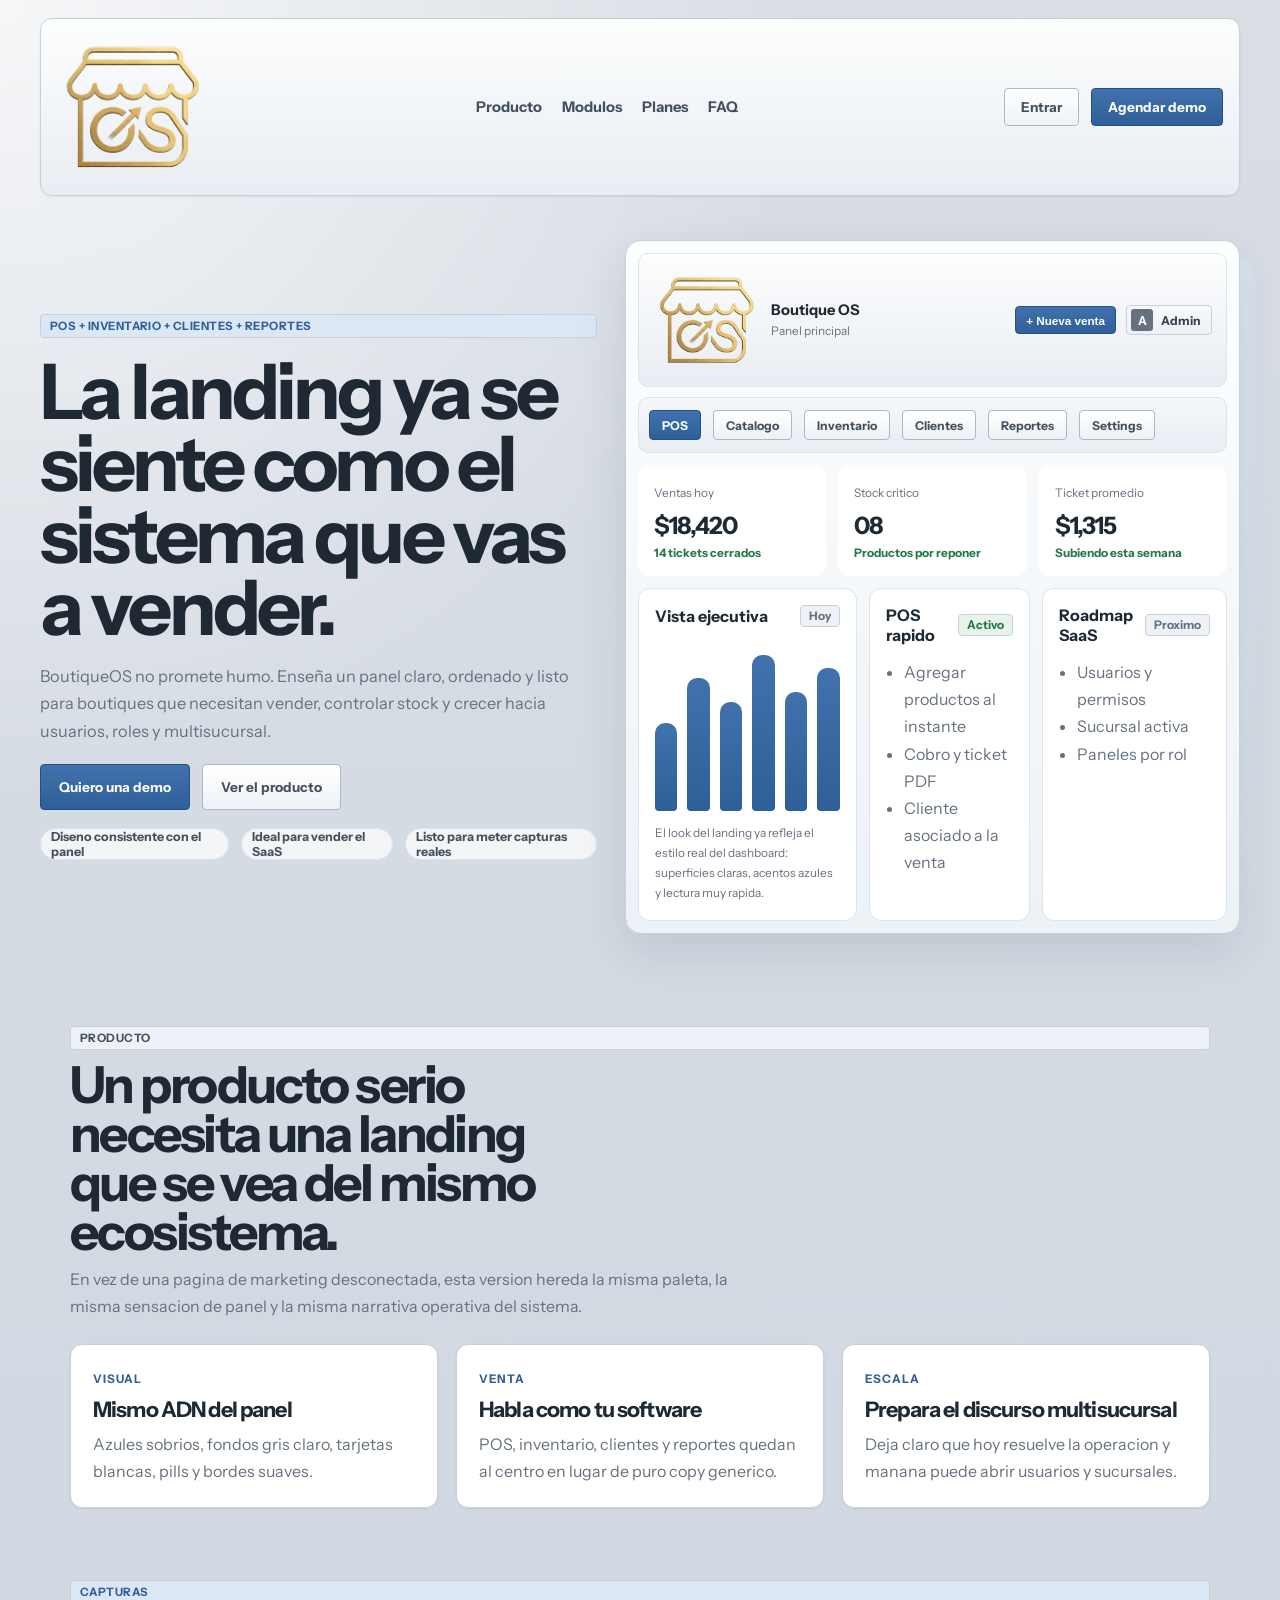
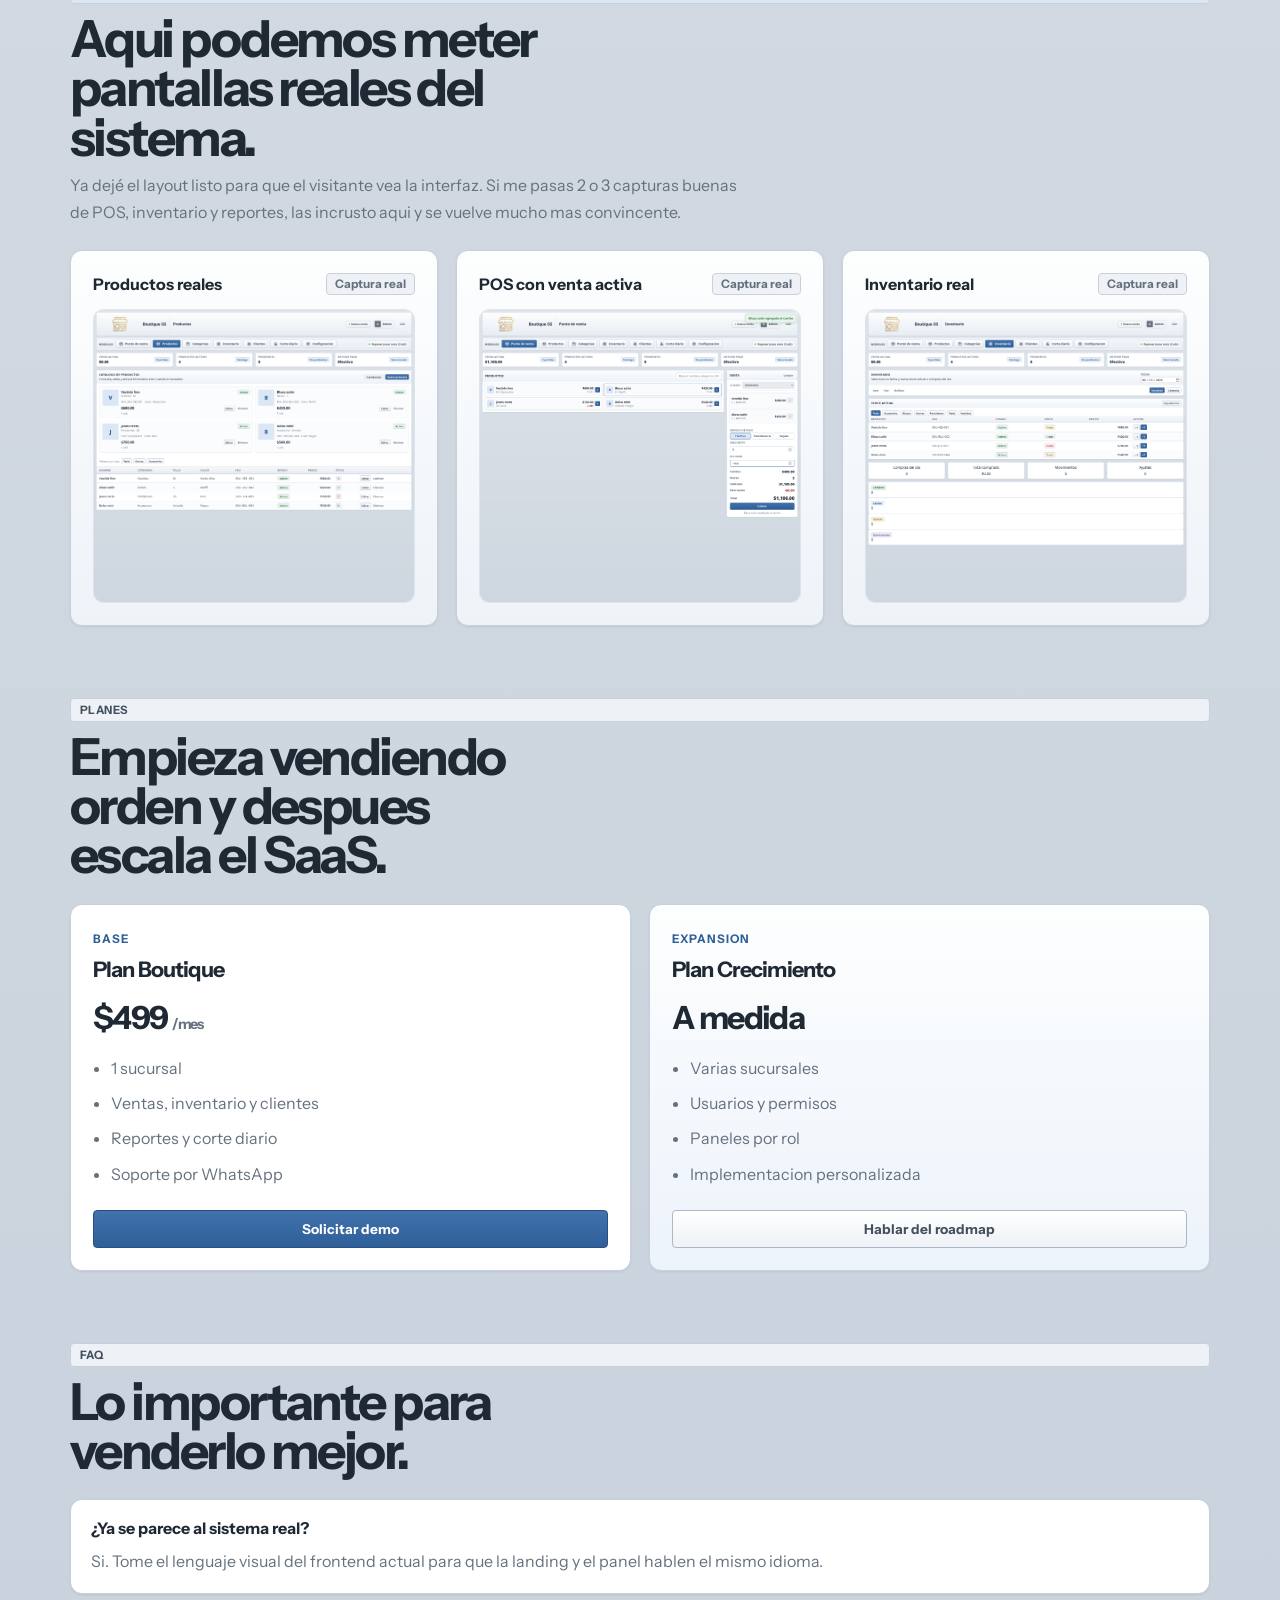
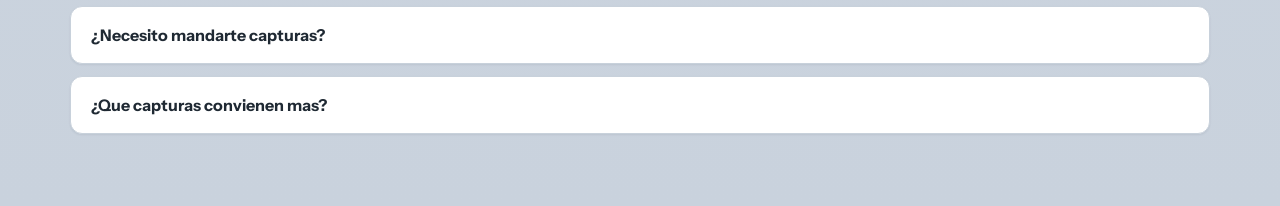
==== index.html @ 2e8cfec0 "Set landing CTAs to live demo" ====
<!doctype html>
<html lang="es">
  <head>
    <meta charset="UTF-8" />
    <meta name="viewport" content="width=device-width, initial-scale=1.0" />
    <title>BoutiqueOS | El sistema para boutiques que quieren orden real</title>
    <meta
      name="description"
      content="BoutiqueOS centraliza ventas, inventario, clientes y reportes en una experiencia clara, elegante y lista para crecer."
    />
    <link rel="preconnect" href="https://fonts.googleapis.com" />
    <link rel="preconnect" href="https://fonts.gstatic.com" crossorigin />
    <link
      href="https://fonts.googleapis.com/css2?family=Instrument+Sans:wght@400;500;600;700;800&display=swap"
      rel="stylesheet"
    />
    <link rel="stylesheet" href="./styles.css" />
  </head>
  <body>
    <div class="page-shell">
      <header class="site-header">
        <a class="brand" href="#inicio" aria-label="Ir al inicio de BoutiqueOS">
          <img src="./logo.png" alt="BoutiqueOS" class="brand-logo" />
        </a>
        <nav class="site-nav">
          <a href="#producto">Producto</a>
          <a href="#modulos">Modulos</a>
          <a href="#planes">Planes</a>
          <a href="#faq">FAQ</a>
        </nav>
        <div class="header-actions">
          <a class="btn btn-outline" href="https://boutique-e1ayjuswh-osmarquinteros-projects.vercel.app" target="_blank" rel="noreferrer">Entrar</a>
          <a class="btn btn-primary" href="https://boutique-e1ayjuswh-osmarquinteros-projects.vercel.app" target="_blank" rel="noreferrer">Agendar demo</a>
        </div>
      </header>

      <main id="inicio">
        <section class="hero reveal-on-load">
          <div class="hero-copy">
            <span class="pill pill-blue">POS + inventario + clientes + reportes</span>
            <h1>La landing ya se siente como el sistema que vas a vender.</h1>
            <p class="hero-text">
              BoutiqueOS no promete humo. Enseña un panel claro, ordenado y listo para boutiques
              que necesitan vender, controlar stock y crecer hacia usuarios, roles y multisucursal.
            </p>
            <div class="hero-actions">
              <a class="btn btn-primary btn-lg" href="https://boutique-e1ayjuswh-osmarquinteros-projects.vercel.app" target="_blank" rel="noreferrer">
                Quiero una demo
              </a>
              <a class="btn btn-outline btn-lg" href="#producto">Ver el producto</a>
            </div>
            <div class="hero-notes">
              <span class="note-chip">Diseno consistente con el panel</span>
              <span class="note-chip">Ideal para vender el SaaS</span>
              <span class="note-chip">Listo para meter capturas reales</span>
            </div>
          </div>

          <div class="hero-preview">
            <div class="app-preview">
              <div class="preview-topbar">
                <div class="preview-brand">
                  <img src="./logo.png" alt="" />
                  <div>
                    <strong>Boutique OS</strong>
                    <span>Panel principal</span>
                  </div>
                </div>
                <div class="preview-user">
                  <button class="mini-btn">+ Nueva venta</button>
                  <span class="user-badge"><b>A</b> Admin</span>
                </div>
              </div>

              <div class="preview-modules">
                <span class="module-pill active">POS</span>
                <span class="module-pill">Catalogo</span>
                <span class="module-pill">Inventario</span>
                <span class="module-pill">Clientes</span>
                <span class="module-pill">Reportes</span>
                <span class="module-pill">Settings</span>
              </div>

              <div class="preview-metrics">
                <article class="metric-card">
                  <span>Ventas hoy</span>
                  <strong>$18,420</strong>
                  <small>14 tickets cerrados</small>
                </article>
                <article class="metric-card">
                  <span>Stock critico</span>
                  <strong>08</strong>
                  <small>Productos por reponer</small>
                </article>
                <article class="metric-card">
                  <span>Ticket promedio</span>
                  <strong>$1,315</strong>
                  <small>Subiendo esta semana</small>
                </article>
              </div>

              <div class="preview-content">
                <article class="preview-panel preview-panel-large">
                  <div class="panel-head">
                    <span>Vista ejecutiva</span>
                    <span class="panel-tag">Hoy</span>
                  </div>
                  <div class="chart-bars" aria-hidden="true">
                    <span style="--bar-size: 52%"></span>
                    <span style="--bar-size: 78%"></span>
                    <span style="--bar-size: 64%"></span>
                    <span style="--bar-size: 92%"></span>
                    <span style="--bar-size: 70%"></span>
                    <span style="--bar-size: 84%"></span>
                  </div>
                  <p>
                    El look del landing ya refleja el estilo real del dashboard: superficies claras,
                    acentos azules y lectura muy rapida.
                  </p>
                </article>

                <article class="preview-panel">
                  <div class="panel-head">
                    <span>POS rapido</span>
                    <span class="panel-tag ok">Activo</span>
                  </div>
                  <ul class="mini-list">
                    <li>Agregar productos al instante</li>
                    <li>Cobro y ticket PDF</li>
                    <li>Cliente asociado a la venta</li>
                  </ul>
                </article>

                <article class="preview-panel">
                  <div class="panel-head">
                    <span>Roadmap SaaS</span>
                    <span class="panel-tag">Proximo</span>
                  </div>
                  <ul class="mini-list">
                    <li>Usuarios y permisos</li>
                    <li>Sucursal activa</li>
                    <li>Paneles por rol</li>
                  </ul>
                </article>
              </div>
            </div>
          </div>
        </section>

        <section class="product-section" id="producto">
          <div class="section-copy">
            <span class="pill">Producto</span>
            <h2>Un producto serio necesita una landing que se vea del mismo ecosistema.</h2>
            <p>
              En vez de una pagina de marketing desconectada, esta version hereda la misma paleta,
              la misma sensacion de panel y la misma narrativa operativa del sistema.
            </p>
          </div>

          <div class="system-grid">
            <article class="system-card">
              <span class="card-kicker">Visual</span>
              <h3>Mismo ADN del panel</h3>
              <p>Azules sobrios, fondos gris claro, tarjetas blancas, pills y bordes suaves.</p>
            </article>
            <article class="system-card">
              <span class="card-kicker">Venta</span>
              <h3>Habla como tu software</h3>
              <p>POS, inventario, clientes y reportes quedan al centro en lugar de puro copy generico.</p>
            </article>
            <article class="system-card">
              <span class="card-kicker">Escala</span>
              <h3>Prepara el discurso multisucursal</h3>
              <p>Deja claro que hoy resuelve la operacion y manana puede abrir usuarios y sucursales.</p>
            </article>
          </div>
        </section>

        <section class="captures-section" id="modulos">
          <div class="section-copy">
            <span class="pill pill-blue">Capturas</span>
            <h2>Aqui podemos meter pantallas reales del sistema.</h2>
            <p>
              Ya dejé el layout listo para que el visitante vea la interfaz. Si me pasas 2 o 3
              capturas buenas de POS, inventario y reportes, las incrusto aqui y se vuelve mucho
              mas convincente.
            </p>
          </div>

          <div class="captures-grid">
            <article class="capture-card capture-real">
              <div class="capture-head">
                <span>Productos reales</span>
                <span class="capture-badge">Captura real</span>
              </div>
              <img class="capture-image" src="./system-products.png" alt="Catalogo real de productos en BoutiqueOS" />
            </article>

            <article class="capture-card capture-real">
              <div class="capture-head">
                <span>POS con venta activa</span>
                <span class="capture-badge">Captura real</span>
              </div>
              <img class="capture-image" src="./system-pos-live.png" alt="Punto de venta real con productos en el carrito" />
            </article>

            <article class="capture-card capture-real">
              <div class="capture-head">
                <span>Inventario real</span>
                <span class="capture-badge">Captura real</span>
              </div>
              <img class="capture-image" src="./system-inventory.png" alt="Modulo real de inventario en BoutiqueOS" />
            </article>
          </div>
        </section>

        <section class="pricing" id="planes">
          <div class="section-copy compact">
            <span class="pill">Planes</span>
            <h2>Empieza vendiendo orden y despues escala el SaaS.</h2>
          </div>
          <div class="pricing-grid">
            <article class="price-card">
              <span class="card-kicker">Base</span>
              <h3>Plan Boutique</h3>
              <div class="price">$499 <span>/ mes</span></div>
              <ul>
                <li>1 sucursal</li>
                <li>Ventas, inventario y clientes</li>
                <li>Reportes y corte diario</li>
                <li>Soporte por WhatsApp</li>
              </ul>
              <a class="btn btn-primary btn-block" href="https://boutique-e1ayjuswh-osmarquinteros-projects.vercel.app" target="_blank" rel="noreferrer">
                Solicitar demo
              </a>
            </article>
            <article class="price-card featured">
              <span class="card-kicker">Expansion</span>
              <h3>Plan Crecimiento</h3>
              <div class="price">A medida</div>
              <ul>
                <li>Varias sucursales</li>
                <li>Usuarios y permisos</li>
                <li>Paneles por rol</li>
                <li>Implementacion personalizada</li>
              </ul>
              <a class="btn btn-outline btn-block" href="https://boutique-e1ayjuswh-osmarquinteros-projects.vercel.app" target="_blank" rel="noreferrer">
                Hablar del roadmap
              </a>
            </article>
          </div>
        </section>

        <section class="faq" id="faq">
          <div class="section-copy compact">
            <span class="pill">FAQ</span>
            <h2>Lo importante para venderlo mejor.</h2>
          </div>
          <div class="faq-list">
            <details open>
              <summary>¿Ya se parece al sistema real?</summary>
              <p>Si. Tome el lenguaje visual del frontend actual para que la landing y el panel hablen el mismo idioma.</p>
            </details>
            <details>
              <summary>¿Necesito mandarte capturas?</summary>
              <p>No para avanzar. Pero si me mandas 2 o 3 buenas capturas del sistema, las coloco aqui y sube bastante la confianza del landing.</p>
            </details>
            <details>
              <summary>¿Que capturas convienen mas?</summary>
              <p>POS con venta activa, inventario con stock y un reporte o dashboard. Con eso ya se vende mucho mejor.</p>
            </details>
          </div>
        </section>
      </main>
    </div>

    <script src="./script.js"></script>
  </body>
</html>
---- styles.css ----
:root {
  --bg: #dbe2ea;
  --bg-soft: #edf2f7;
  --surface: #ffffff;
  --surface-soft: #f6f8fb;
  --surface-muted: #eef2f6;
  --primary: #2f5f98;
  --primary-hover: #284f7f;
  --primary-subtle: #dbe7f5;
  --text: #1f2933;
  --text-secondary: #44505e;
  --text-tertiary: #66717f;
  --border: #c8d1db;
  --border-strong: #aeb8c4;
  --border-light: #dde4ec;
  --green: #287847;
  --green-bg: #e8f3eb;
  --shadow: 0 1px 2px rgba(30, 41, 59, 0.08);
  --shadow-md: 0 18px 48px rgba(30, 41, 59, 0.12);
  --radius: 6px;
  --radius-sm: 4px;
  --radius-lg: 16px;
  --font: "Instrument Sans", "Segoe UI", Tahoma, Geneva, Verdana, sans-serif;
}

* {
  box-sizing: border-box;
}

html {
  scroll-behavior: smooth;
}

body {
  margin: 0;
  font-family: var(--font);
  color: var(--text);
  background:
    radial-gradient(circle at top left, rgba(255, 255, 255, 0.75), transparent 22%),
    linear-gradient(180deg, #d9dee5 0%, #c9d2dd 100%);
}

a {
  color: inherit;
  text-decoration: none;
}

button,
a {
  transition:
    transform 0.18s ease,
    background 0.18s ease,
    border-color 0.18s ease,
    color 0.18s ease,
    box-shadow 0.18s ease;
}

h1,
h2,
h3,
p {
  margin: 0;
}

.page-shell {
  width: min(1200px, calc(100% - 32px));
  margin: 0 auto;
  padding: 18px 0 72px;
}

.site-header,
.app-preview,
.system-card,
.capture-card,
.price-card,
.faq-list details {
  background: var(--surface);
  border: 1px solid var(--border);
  box-shadow: var(--shadow);
}

.site-header {
  position: sticky;
  top: 14px;
  z-index: 20;
  display: flex;
  align-items: center;
  justify-content: space-between;
  gap: 18px;
  padding: 12px 16px;
  border-radius: 12px;
  background: linear-gradient(180deg, #fdfefe 0%, #e8edf3 100%);
}

.brand-logo {
  display: block;
  width: 152px;
  height: auto;
}

.site-nav,
.header-actions,
.hero-actions,
.hero-notes,
.preview-modules,
.preview-metrics,
.preview-content,
.panel-head,
.capture-head {
  display: flex;
  align-items: center;
}

.site-nav {
  gap: 20px;
}

.site-nav a {
  font-size: 0.92rem;
  font-weight: 700;
  color: var(--text-secondary);
}

.site-nav a:hover {
  color: var(--primary);
}

.header-actions,
.hero-actions,
.hero-notes,
.preview-modules,
.preview-metrics,
.preview-content {
  gap: 12px;
}

.btn {
  display: inline-flex;
  align-items: center;
  justify-content: center;
  min-height: 38px;
  padding: 0 16px;
  border: 1px solid transparent;
  border-radius: var(--radius-sm);
  font-size: 0.85rem;
  font-weight: 700;
  cursor: pointer;
}

.btn:hover {
  transform: translateY(-1px);
}

.btn-primary {
  background: linear-gradient(180deg, #4172ad 0%, var(--primary) 100%);
  border-color: #274f80;
  color: #fff;
}

.btn-primary:hover {
  background: var(--primary-hover);
}

.btn-outline {
  background: linear-gradient(180deg, #ffffff 0%, #eef2f6 100%);
  border-color: var(--border-strong);
  color: var(--text-secondary);
}

.btn-lg {
  min-height: 46px;
  padding: 0 18px;
}

.btn-block {
  width: 100%;
}

.pill,
.note-chip,
.module-pill,
.panel-tag,
.capture-badge,
.mini-btn,
.user-badge {
  display: inline-flex;
  align-items: center;
}

.pill {
  min-height: 24px;
  padding: 0 9px;
  border: 1px solid var(--border);
  border-radius: var(--radius-sm);
  background: var(--surface-muted);
  color: var(--text-secondary);
  font-size: 0.72rem;
  font-weight: 800;
  letter-spacing: 0.04em;
  text-transform: uppercase;
}

.pill-blue {
  background: var(--primary-subtle);
  color: var(--primary);
}

.hero {
  display: grid;
  grid-template-columns: minmax(0, 0.95fr) minmax(0, 1.05fr);
  align-items: center;
  gap: 28px;
  padding: 44px 0 20px;
}

.hero-copy {
  display: grid;
  gap: 18px;
}

.hero h1 {
  max-width: 11ch;
  font-size: clamp(2.8rem, 6vw, 5.4rem);
  line-height: 0.94;
  letter-spacing: -0.05em;
}

.hero-text,
.section-copy p,
.system-card p,
.capture-card p,
.price-card li,
.faq-list p,
.preview-panel p,
.mini-list li {
  color: var(--text-tertiary);
  line-height: 1.7;
}

.hero-text {
  max-width: 58ch;
  font-size: 1.02rem;
}

.note-chip {
  min-height: 28px;
  padding: 0 10px;
  border-radius: 999px;
  background: rgba(255, 255, 255, 0.72);
  border: 1px solid var(--border-light);
  color: var(--text-secondary);
  font-size: 0.78rem;
  font-weight: 700;
}

.hero-preview {
  position: relative;
}

.hero-preview::before {
  content: "";
  position: absolute;
  inset: 18px -14px -18px 28px;
  border-radius: 18px;
  background: linear-gradient(180deg, rgba(219, 231, 245, 0.82), rgba(219, 231, 245, 0.12));
  filter: blur(4px);
}

.app-preview {
  position: relative;
  padding: 12px;
  border-radius: 16px;
  background: linear-gradient(180deg, #fdfefe 0%, #edf2f7 100%);
  box-shadow: var(--shadow-md);
}

.preview-topbar {
  display: flex;
  align-items: center;
  justify-content: space-between;
  gap: 12px;
  padding: 12px 14px;
  border: 1px solid var(--border-light);
  border-radius: 10px;
  background: linear-gradient(180deg, #fdfefe 0%, #e8edf3 100%);
}

.preview-brand,
.preview-user {
  display: flex;
  align-items: center;
  gap: 10px;
}

.preview-brand img {
  width: 108px;
  height: auto;
}

.preview-brand strong,
.metric-card strong,
.price {
  color: var(--text);
}

.preview-brand strong {
  display: block;
  font-size: 0.92rem;
}

.preview-brand span,
.metric-card span,
.metric-card small,
.preview-panel p,
.panel-tag,
.capture-badge {
  font-size: 0.74rem;
}

.preview-brand span,
.metric-card span,
.metric-card small,
.panel-tag,
.capture-badge {
  color: var(--text-tertiary);
}

.mini-btn {
  min-height: 28px;
  padding: 0 10px;
  border: 1px solid #274f80;
  border-radius: var(--radius-sm);
  background: linear-gradient(180deg, #4172ad 0%, var(--primary) 100%);
  color: #fff;
  font-size: 0.73rem;
  font-weight: 700;
}

.user-badge {
  gap: 8px;
  min-height: 30px;
  padding: 0 10px 0 4px;
  border: 1px solid var(--border);
  border-radius: var(--radius-sm);
  background: linear-gradient(180deg, #f7f9fb 0%, #edf1f5 100%);
  color: #334155;
  font-size: 0.76rem;
  font-weight: 700;
}

.user-badge b {
  display: grid;
  width: 22px;
  height: 22px;
  place-items: center;
  border-radius: 3px;
  background: #66717f;
  color: #fff;
}

.preview-modules {
  flex-wrap: wrap;
  margin-top: 10px;
  padding: 12px 10px;
  border: 1px solid var(--border-light);
  border-radius: 10px;
  background: linear-gradient(180deg, #f5f7fa 0%, #e8edf3 100%);
}

.module-pill {
  min-height: 30px;
  padding: 0 12px;
  border: 1px solid var(--border-strong);
  border-radius: var(--radius-sm);
  background: linear-gradient(180deg, #ffffff 0%, #edf1f5 100%);
  color: var(--text-secondary);
  font-size: 0.76rem;
  font-weight: 800;
}

.module-pill.active {
  background: linear-gradient(180deg, #4172ad 0%, var(--primary) 100%);
  border-color: #274f80;
  color: #fff;
}

.preview-metrics {
  margin-top: 12px;
}

.metric-card,
.preview-panel,
.system-card,
.capture-card,
.price-card {
  border-radius: 12px;
}

.metric-card {
  flex: 1;
  padding: 16px;
  background: #fff;
}

.metric-card strong {
  display: block;
  margin-top: 10px;
  font-size: 1.5rem;
  letter-spacing: -0.04em;
}

.metric-card small {
  display: block;
  margin-top: 6px;
  color: var(--green);
  font-weight: 700;
}

.preview-content {
  margin-top: 12px;
  align-items: stretch;
}

.preview-panel {
  flex: 1;
  padding: 16px;
  background: #fff;
  border: 1px solid var(--border-light);
}

.preview-panel-large {
  flex: 1.45;
}

.panel-head,
.capture-head {
  justify-content: space-between;
  gap: 12px;
  margin-bottom: 14px;
}

.panel-head span:first-child,
.capture-head span:first-child,
.system-card h3,
.price-card h3 {
  color: var(--text);
}

.panel-head span:first-child,
.capture-head span:first-child,
.card-kicker,
.section-copy h2,
.faq-list summary {
  font-weight: 800;
}

.panel-tag,
.capture-badge {
  min-height: 22px;
  padding: 0 8px;
  border: 1px solid var(--border);
  border-radius: var(--radius-sm);
  background: var(--surface-muted);
  font-weight: 700;
}

.panel-tag.ok {
  background: var(--green-bg);
  color: var(--green);
}

.chart-bars {
  height: 170px;
  display: flex;
  align-items: end;
  gap: 10px;
  margin-bottom: 12px;
}

.chart-bars span {
  flex: 1;
  height: var(--bar-size);
  border-radius: 10px 10px 4px 4px;
  background: linear-gradient(180deg, #4172ad 0%, var(--primary) 100%);
}

.mini-list {
  margin: 0;
  padding-left: 18px;
}

section {
  padding-top: 72px;
}

.section-copy {
  display: grid;
  gap: 10px;
  margin-bottom: 24px;
}

.section-copy h2 {
  max-width: 14ch;
  font-size: clamp(2rem, 4.2vw, 3.2rem);
  line-height: 0.96;
  letter-spacing: -0.05em;
}

.section-copy p {
  max-width: 62ch;
}

.product-section,
.captures-section,
.pricing,
.faq {
  width: min(1140px, 100%);
  margin: 0 auto;
}

.system-grid,
.pricing-grid,
.captures-grid {
  display: grid;
  gap: 18px;
}

.system-grid {
  grid-template-columns: repeat(3, minmax(0, 1fr));
}

.system-card,
.capture-card,
.price-card {
  padding: 22px;
}

.card-kicker {
  display: inline-block;
  margin-bottom: 12px;
  color: var(--primary);
  font-size: 0.74rem;
  letter-spacing: 0.08em;
  text-transform: uppercase;
}

.system-card h3,
.price-card h3 {
  margin-bottom: 10px;
  font-size: 1.34rem;
  line-height: 1.05;
  letter-spacing: -0.04em;
}

.captures-grid {
  grid-template-columns: repeat(3, minmax(0, 1fr));
}

.capture-real {
  background: linear-gradient(180deg, #fdfefe 0%, #eef3f8 100%);
}

.capture-image {
  display: block;
  width: 100%;
  border-radius: 10px;
  border: 1px solid var(--border-light);
  background: #fff;
}

.pricing-grid {
  grid-template-columns: repeat(2, minmax(0, 1fr));
}

.price-card.featured {
  background: linear-gradient(180deg, #fdfefe 0%, #edf3fb 100%);
}

.price {
  margin: 18px 0;
  font-size: 2rem;
  font-weight: 800;
  letter-spacing: -0.05em;
}

.price span {
  font-size: 0.9rem;
  color: var(--text-tertiary);
  font-weight: 700;
}

.price-card ul {
  margin: 0 0 22px;
  padding-left: 18px;
}

.price-card li {
  margin: 8px 0;
}

.faq-list {
  display: grid;
  gap: 12px;
}

.faq-list details {
  padding: 18px 20px;
  border-radius: 12px;
}

.faq-list summary {
  cursor: pointer;
  list-style: none;
}

.faq-list summary::-webkit-details-marker {
  display: none;
}

.faq-list p {
  margin-top: 10px;
}

.reveal {
  opacity: 0;
  transform: translateY(22px);
  transition:
    opacity 0.6s ease,
    transform 0.6s ease;
}

.reveal.is-visible {
  opacity: 1;
  transform: translateY(0);
}

@media (max-width: 1024px) {
  .hero,
  .system-grid,
  .captures-grid,
  .pricing-grid {
    grid-template-columns: 1fr;
  }

  .preview-content,
  .preview-metrics {
    flex-direction: column;
  }

  .hero h1,
  .section-copy h2 {
    max-width: none;
  }

  .site-header {
    flex-wrap: wrap;
  }

  .site-nav {
    order: 3;
    width: 100%;
    justify-content: center;
    flex-wrap: wrap;
  }
}

@media (max-width: 720px) {
  .page-shell {
    width: min(100% - 18px, 100%);
    padding-top: 10px;
  }

  .site-header,
  .hero-actions,
  .hero-notes,
  .header-actions {
    flex-direction: column;
  }

  .site-header {
    align-items: stretch;
  }

  .brand-logo {
    width: 136px;
  }

  .hero {
    padding-top: 28px;
  }

  .hero h1 {
    font-size: clamp(2.4rem, 12vw, 4rem);
  }

  .preview-topbar,
  .preview-brand,
  .preview-user {
    flex-direction: column;
    align-items: flex-start;
  }

  .preview-modules {
    gap: 8px;
  }

}
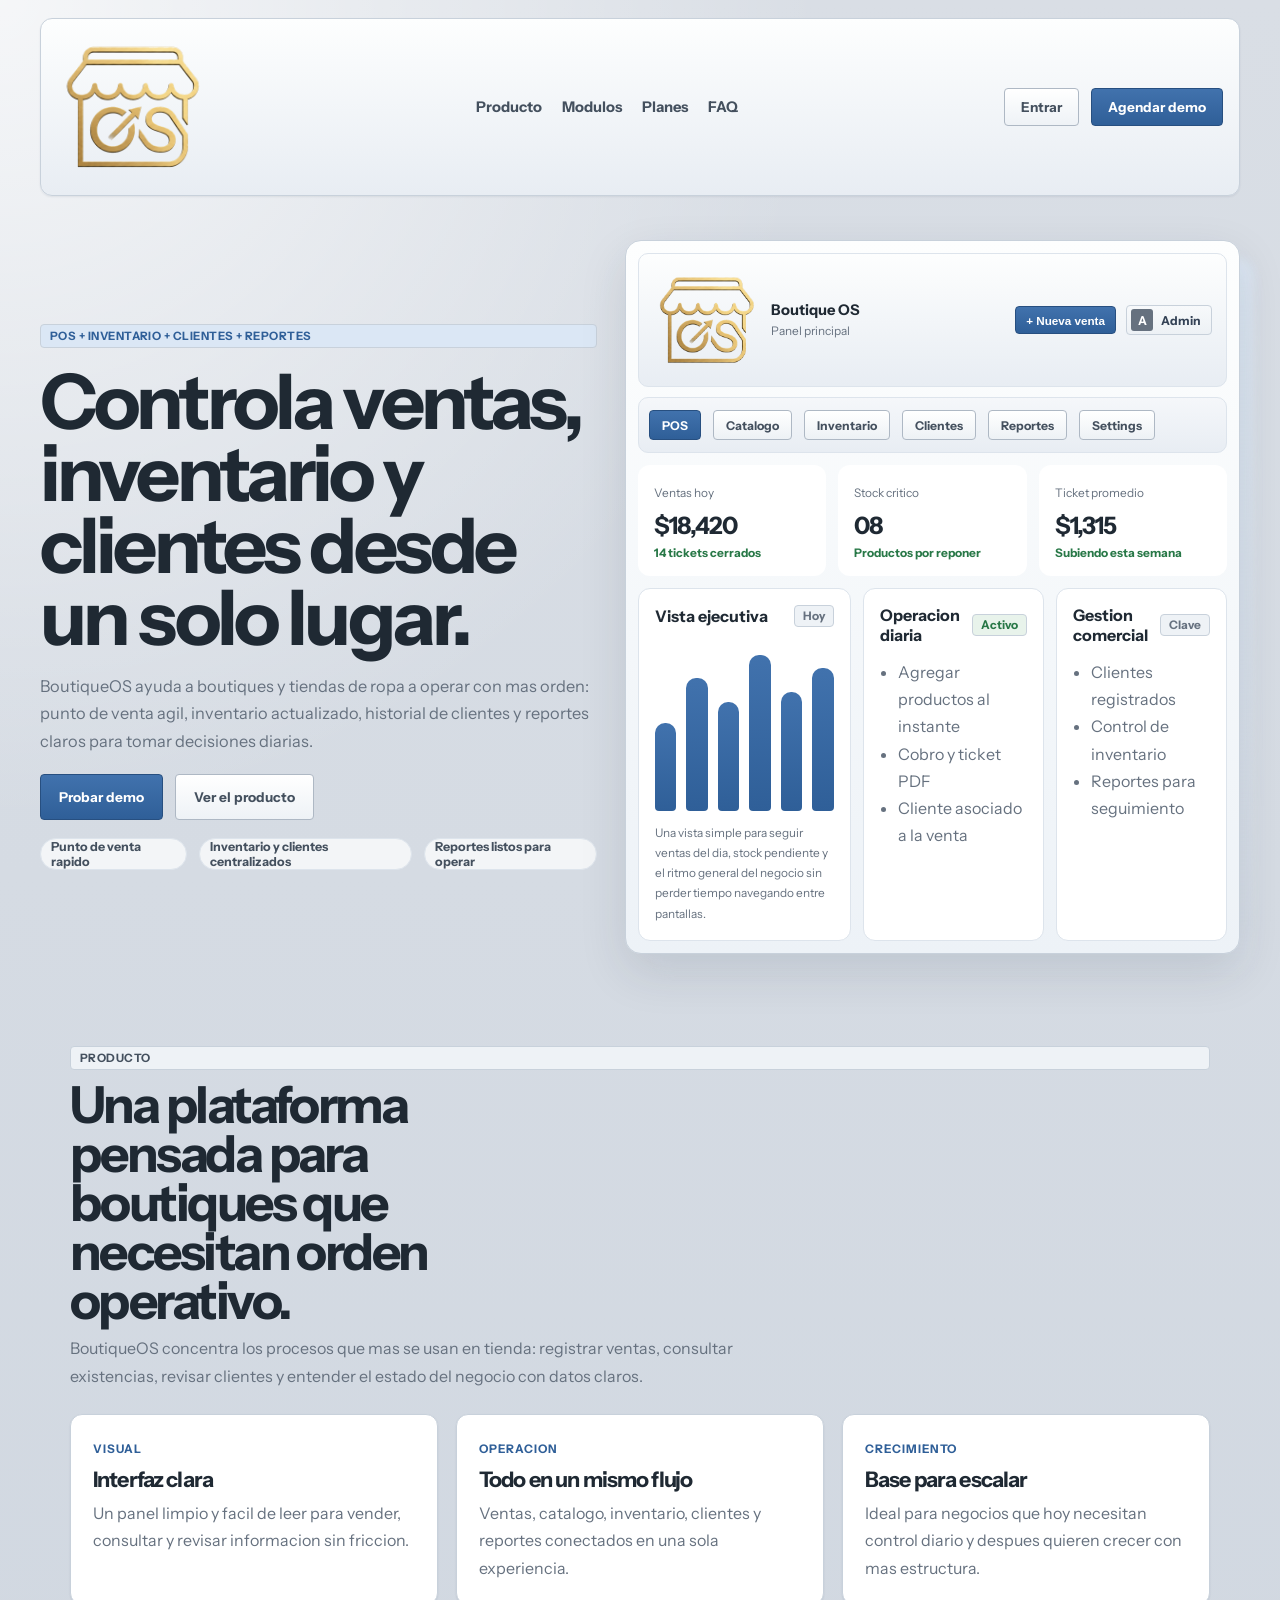
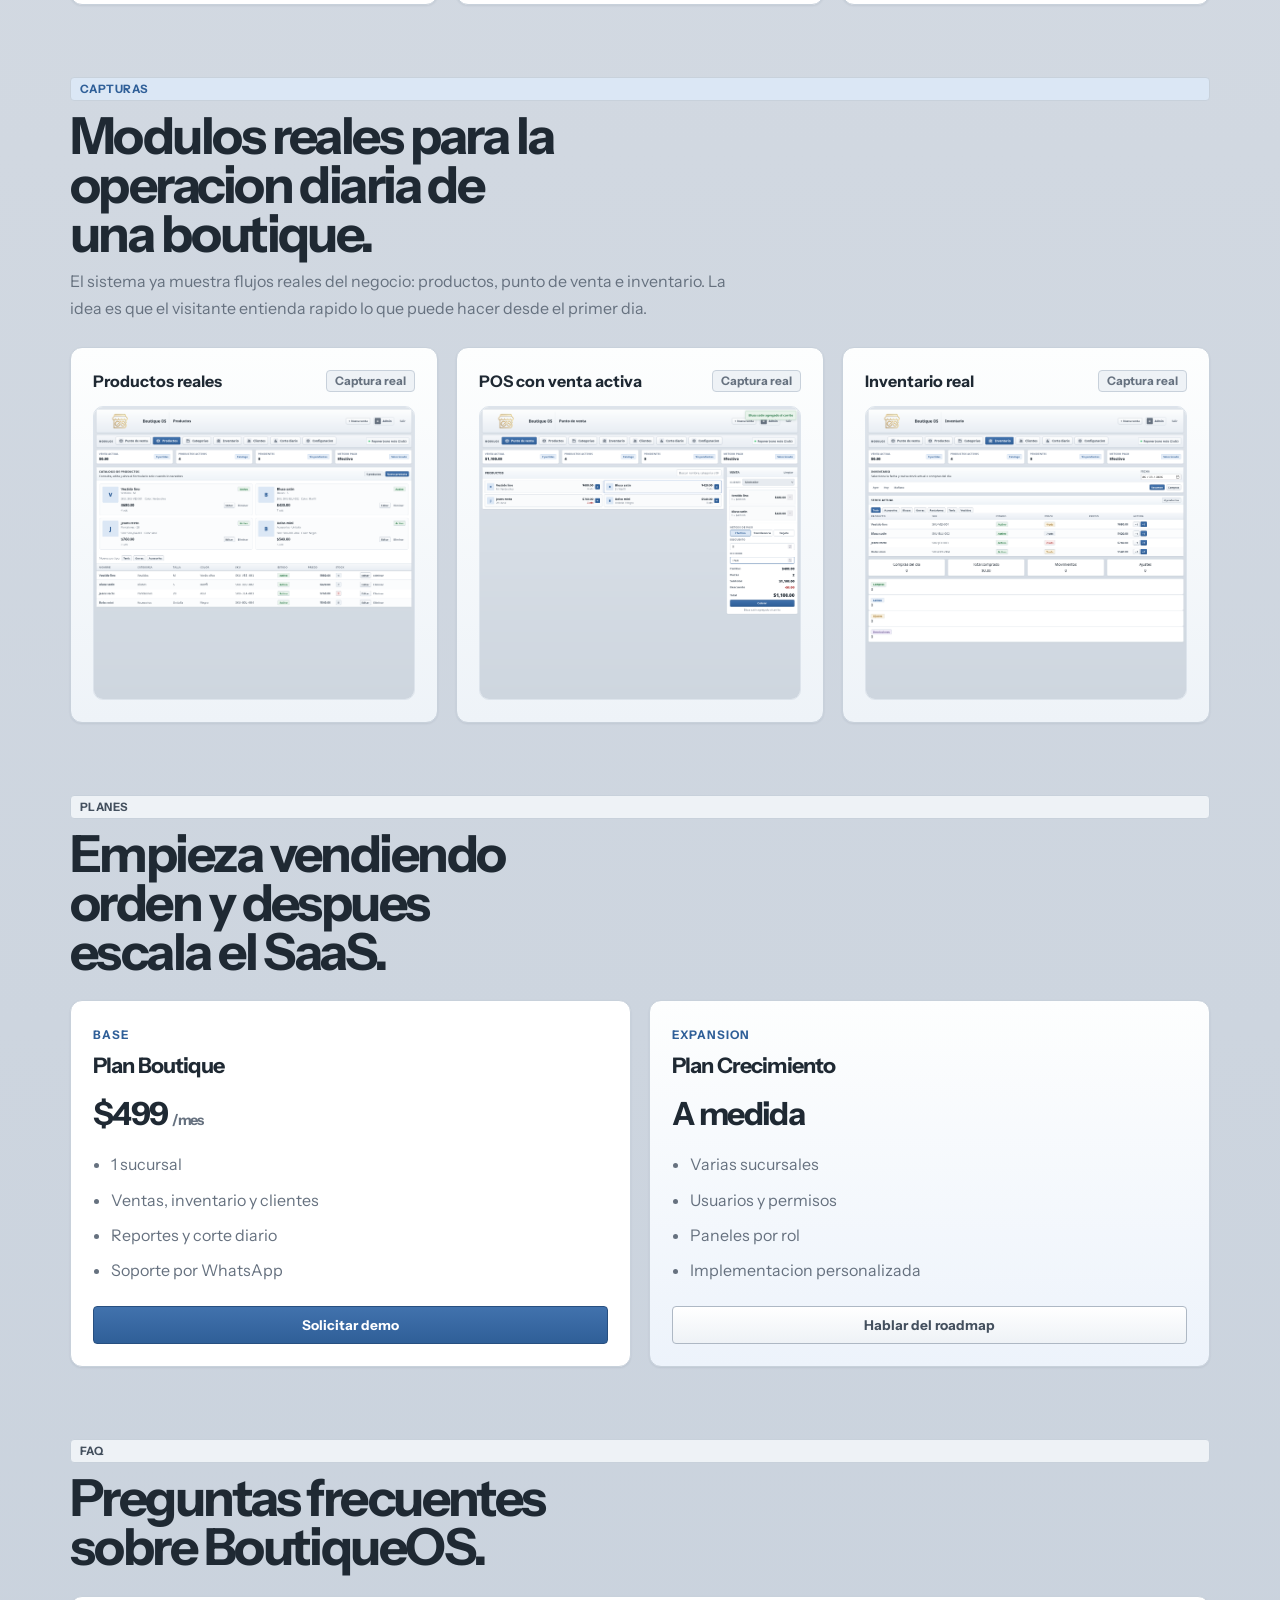
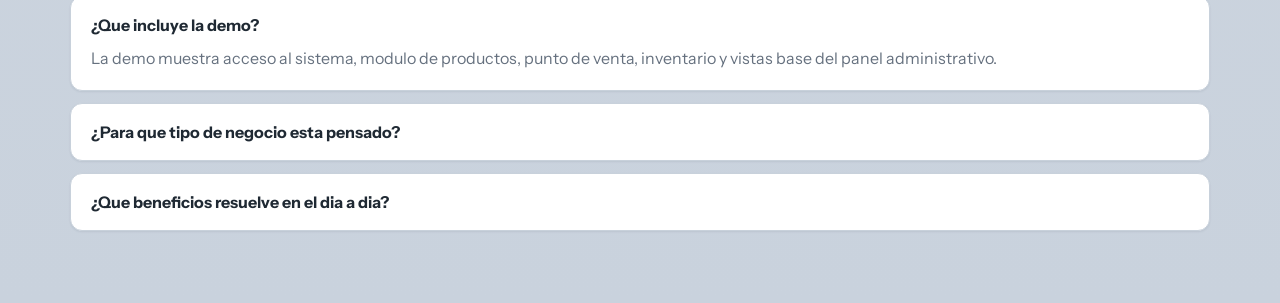
==== commit f8787dcb: "Replace placeholder landing copy with product copy" ====
--- a/index.html
+++ b/index.html
@@ -38,21 +38,22 @@
         <section class="hero reveal-on-load">
           <div class="hero-copy">
             <span class="pill pill-blue">POS + inventario + clientes + reportes</span>
-            <h1>La landing ya se siente como el sistema que vas a vender.</h1>
+            <h1>Controla ventas, inventario y clientes desde un solo lugar.</h1>
             <p class="hero-text">
-              BoutiqueOS no promete humo. Enseña un panel claro, ordenado y listo para boutiques
-              que necesitan vender, controlar stock y crecer hacia usuarios, roles y multisucursal.
+              BoutiqueOS ayuda a boutiques y tiendas de ropa a operar con mas orden: punto de
+              venta agil, inventario actualizado, historial de clientes y reportes claros para
+              tomar decisiones diarias.
             </p>
             <div class="hero-actions">
               <a class="btn btn-primary btn-lg" href="https://boutique-e1ayjuswh-osmarquinteros-projects.vercel.app" target="_blank" rel="noreferrer">
-                Quiero una demo
+                Probar demo
               </a>
               <a class="btn btn-outline btn-lg" href="#producto">Ver el producto</a>
             </div>
             <div class="hero-notes">
-              <span class="note-chip">Diseno consistente con el panel</span>
-              <span class="note-chip">Ideal para vender el SaaS</span>
-              <span class="note-chip">Listo para meter capturas reales</span>
+              <span class="note-chip">Punto de venta rapido</span>
+              <span class="note-chip">Inventario y clientes centralizados</span>
+              <span class="note-chip">Reportes listos para operar</span>
             </div>
           </div>
 
@@ -114,14 +115,14 @@
                     <span style="--bar-size: 84%"></span>
                   </div>
                   <p>
-                    El look del landing ya refleja el estilo real del dashboard: superficies claras,
-                    acentos azules y lectura muy rapida.
+                    Una vista simple para seguir ventas del dia, stock pendiente y el ritmo
+                    general del negocio sin perder tiempo navegando entre pantallas.
                   </p>
                 </article>
 
                 <article class="preview-panel">
                   <div class="panel-head">
-                    <span>POS rapido</span>
+                    <span>Operacion diaria</span>
                     <span class="panel-tag ok">Activo</span>
                   </div>
                   <ul class="mini-list">
@@ -133,13 +134,13 @@
 
                 <article class="preview-panel">
                   <div class="panel-head">
-                    <span>Roadmap SaaS</span>
-                    <span class="panel-tag">Proximo</span>
+                    <span>Gestion comercial</span>
+                    <span class="panel-tag">Clave</span>
                   </div>
                   <ul class="mini-list">
-                    <li>Usuarios y permisos</li>
-                    <li>Sucursal activa</li>
-                    <li>Paneles por rol</li>
+                    <li>Clientes registrados</li>
+                    <li>Control de inventario</li>
+                    <li>Reportes para seguimiento</li>
                   </ul>
                 </article>
               </div>
@@ -150,28 +151,29 @@
         <section class="product-section" id="producto">
           <div class="section-copy">
             <span class="pill">Producto</span>
-            <h2>Un producto serio necesita una landing que se vea del mismo ecosistema.</h2>
+            <h2>Una plataforma pensada para boutiques que necesitan orden operativo.</h2>
             <p>
-              En vez de una pagina de marketing desconectada, esta version hereda la misma paleta,
-              la misma sensacion de panel y la misma narrativa operativa del sistema.
+              BoutiqueOS concentra los procesos que mas se usan en tienda: registrar ventas,
+              consultar existencias, revisar clientes y entender el estado del negocio con datos
+              claros.
             </p>
           </div>
 
           <div class="system-grid">
             <article class="system-card">
               <span class="card-kicker">Visual</span>
-              <h3>Mismo ADN del panel</h3>
-              <p>Azules sobrios, fondos gris claro, tarjetas blancas, pills y bordes suaves.</p>
+              <h3>Interfaz clara</h3>
+              <p>Un panel limpio y facil de leer para vender, consultar y revisar informacion sin friccion.</p>
             </article>
             <article class="system-card">
-              <span class="card-kicker">Venta</span>
-              <h3>Habla como tu software</h3>
-              <p>POS, inventario, clientes y reportes quedan al centro en lugar de puro copy generico.</p>
+              <span class="card-kicker">Operacion</span>
+              <h3>Todo en un mismo flujo</h3>
+              <p>Ventas, catalogo, inventario, clientes y reportes conectados en una sola experiencia.</p>
             </article>
             <article class="system-card">
-              <span class="card-kicker">Escala</span>
-              <h3>Prepara el discurso multisucursal</h3>
-              <p>Deja claro que hoy resuelve la operacion y manana puede abrir usuarios y sucursales.</p>
+              <span class="card-kicker">Crecimiento</span>
+              <h3>Base para escalar</h3>
+              <p>Ideal para negocios que hoy necesitan control diario y despues quieren crecer con mas estructura.</p>
             </article>
           </div>
         </section>
@@ -179,11 +181,11 @@
         <section class="captures-section" id="modulos">
           <div class="section-copy">
             <span class="pill pill-blue">Capturas</span>
-            <h2>Aqui podemos meter pantallas reales del sistema.</h2>
+            <h2>Modulos reales para la operacion diaria de una boutique.</h2>
             <p>
-              Ya dejé el layout listo para que el visitante vea la interfaz. Si me pasas 2 o 3
-              capturas buenas de POS, inventario y reportes, las incrusto aqui y se vuelve mucho
-              mas convincente.
+              El sistema ya muestra flujos reales del negocio: productos, punto de venta e
+              inventario. La idea es que el visitante entienda rapido lo que puede hacer desde el
+              primer dia.
             </p>
           </div>
 
@@ -254,20 +256,20 @@
         <section class="faq" id="faq">
           <div class="section-copy compact">
             <span class="pill">FAQ</span>
-            <h2>Lo importante para venderlo mejor.</h2>
+            <h2>Preguntas frecuentes sobre BoutiqueOS.</h2>
           </div>
           <div class="faq-list">
             <details open>
-              <summary>¿Ya se parece al sistema real?</summary>
-              <p>Si. Tome el lenguaje visual del frontend actual para que la landing y el panel hablen el mismo idioma.</p>
+              <summary>¿Que incluye la demo?</summary>
+              <p>La demo muestra acceso al sistema, modulo de productos, punto de venta, inventario y vistas base del panel administrativo.</p>
             </details>
             <details>
-              <summary>¿Necesito mandarte capturas?</summary>
-              <p>No para avanzar. Pero si me mandas 2 o 3 buenas capturas del sistema, las coloco aqui y sube bastante la confianza del landing.</p>
+              <summary>¿Para que tipo de negocio esta pensado?</summary>
+              <p>Esta orientado a boutiques y tiendas de ropa que necesitan vender rapido, controlar stock y tener mejor seguimiento de clientes.</p>
             </details>
             <details>
-              <summary>¿Que capturas convienen mas?</summary>
-              <p>POS con venta activa, inventario con stock y un reporte o dashboard. Con eso ya se vende mucho mejor.</p>
+              <summary>¿Que beneficios resuelve en el dia a dia?</summary>
+              <p>Reduce el desorden operativo, centraliza informacion clave y facilita revisar ventas, existencias y movimiento comercial desde un solo panel.</p>
             </details>
           </div>
         </section>
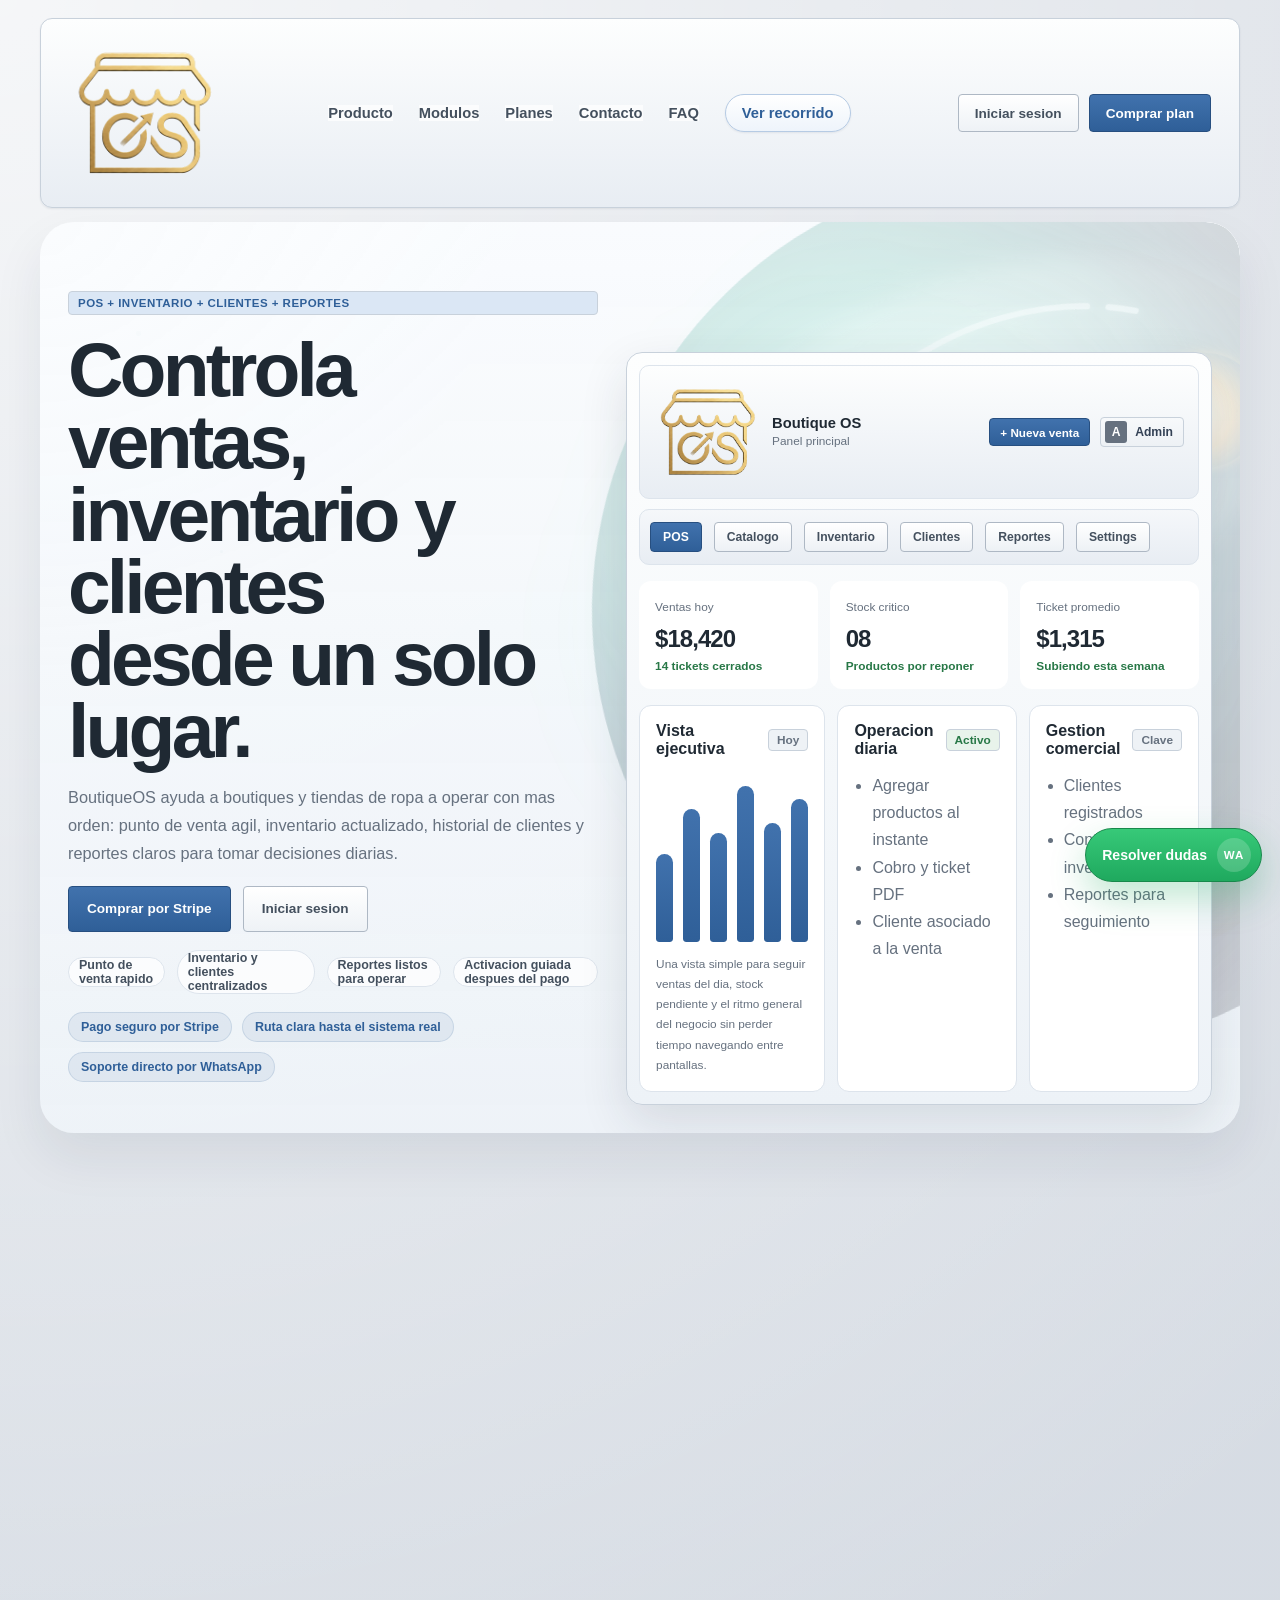
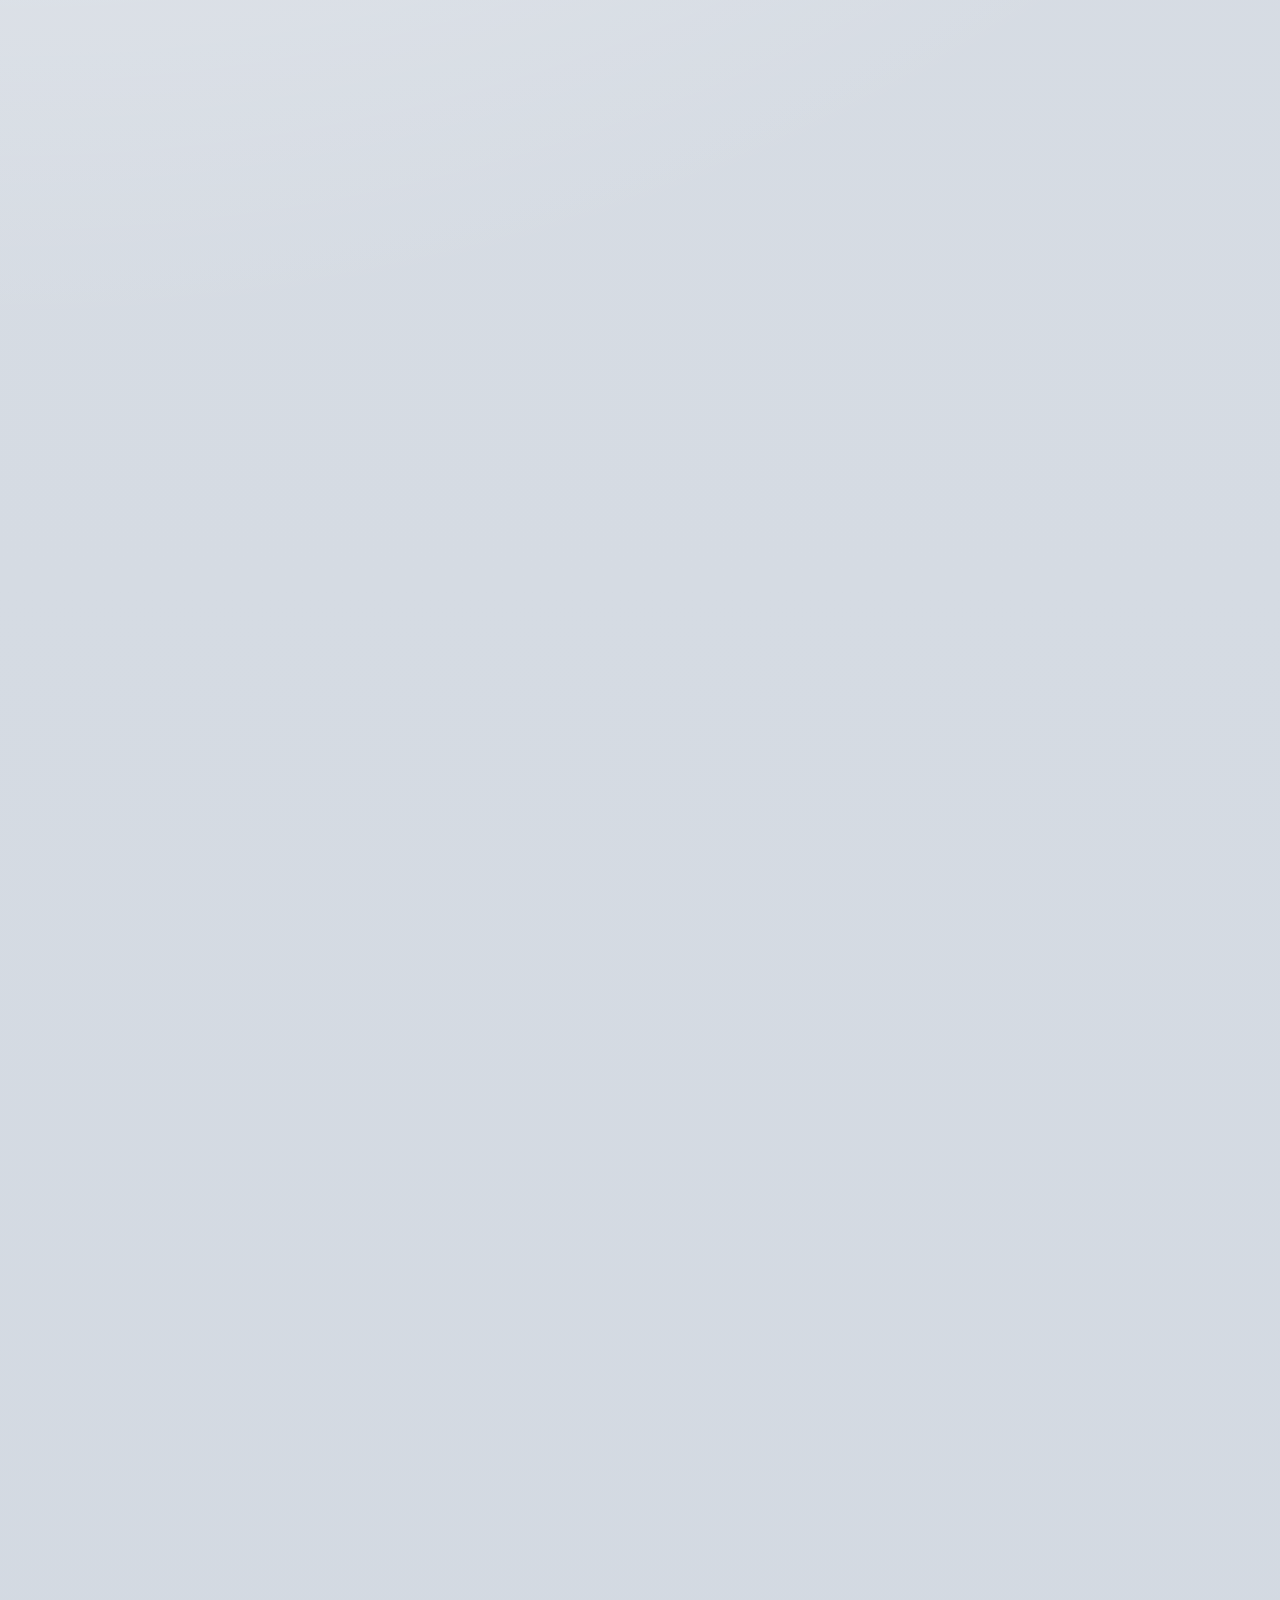
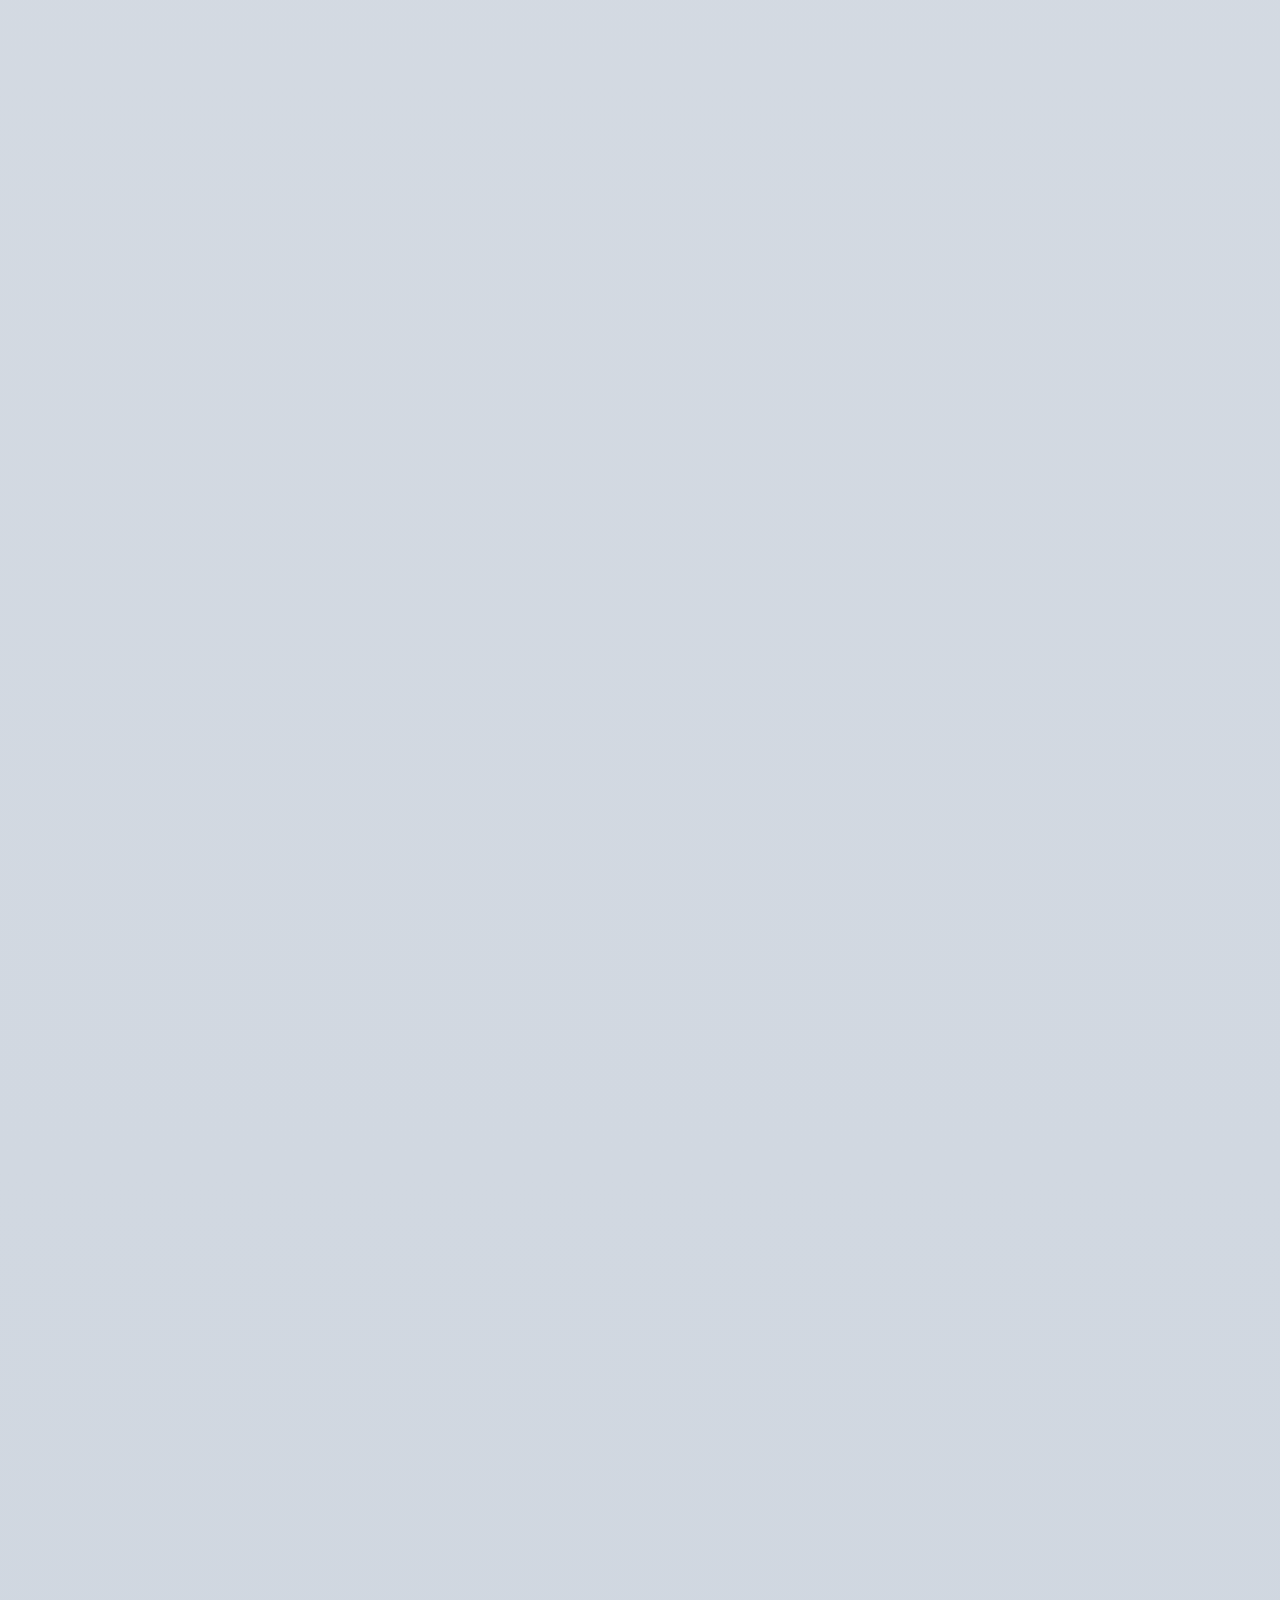
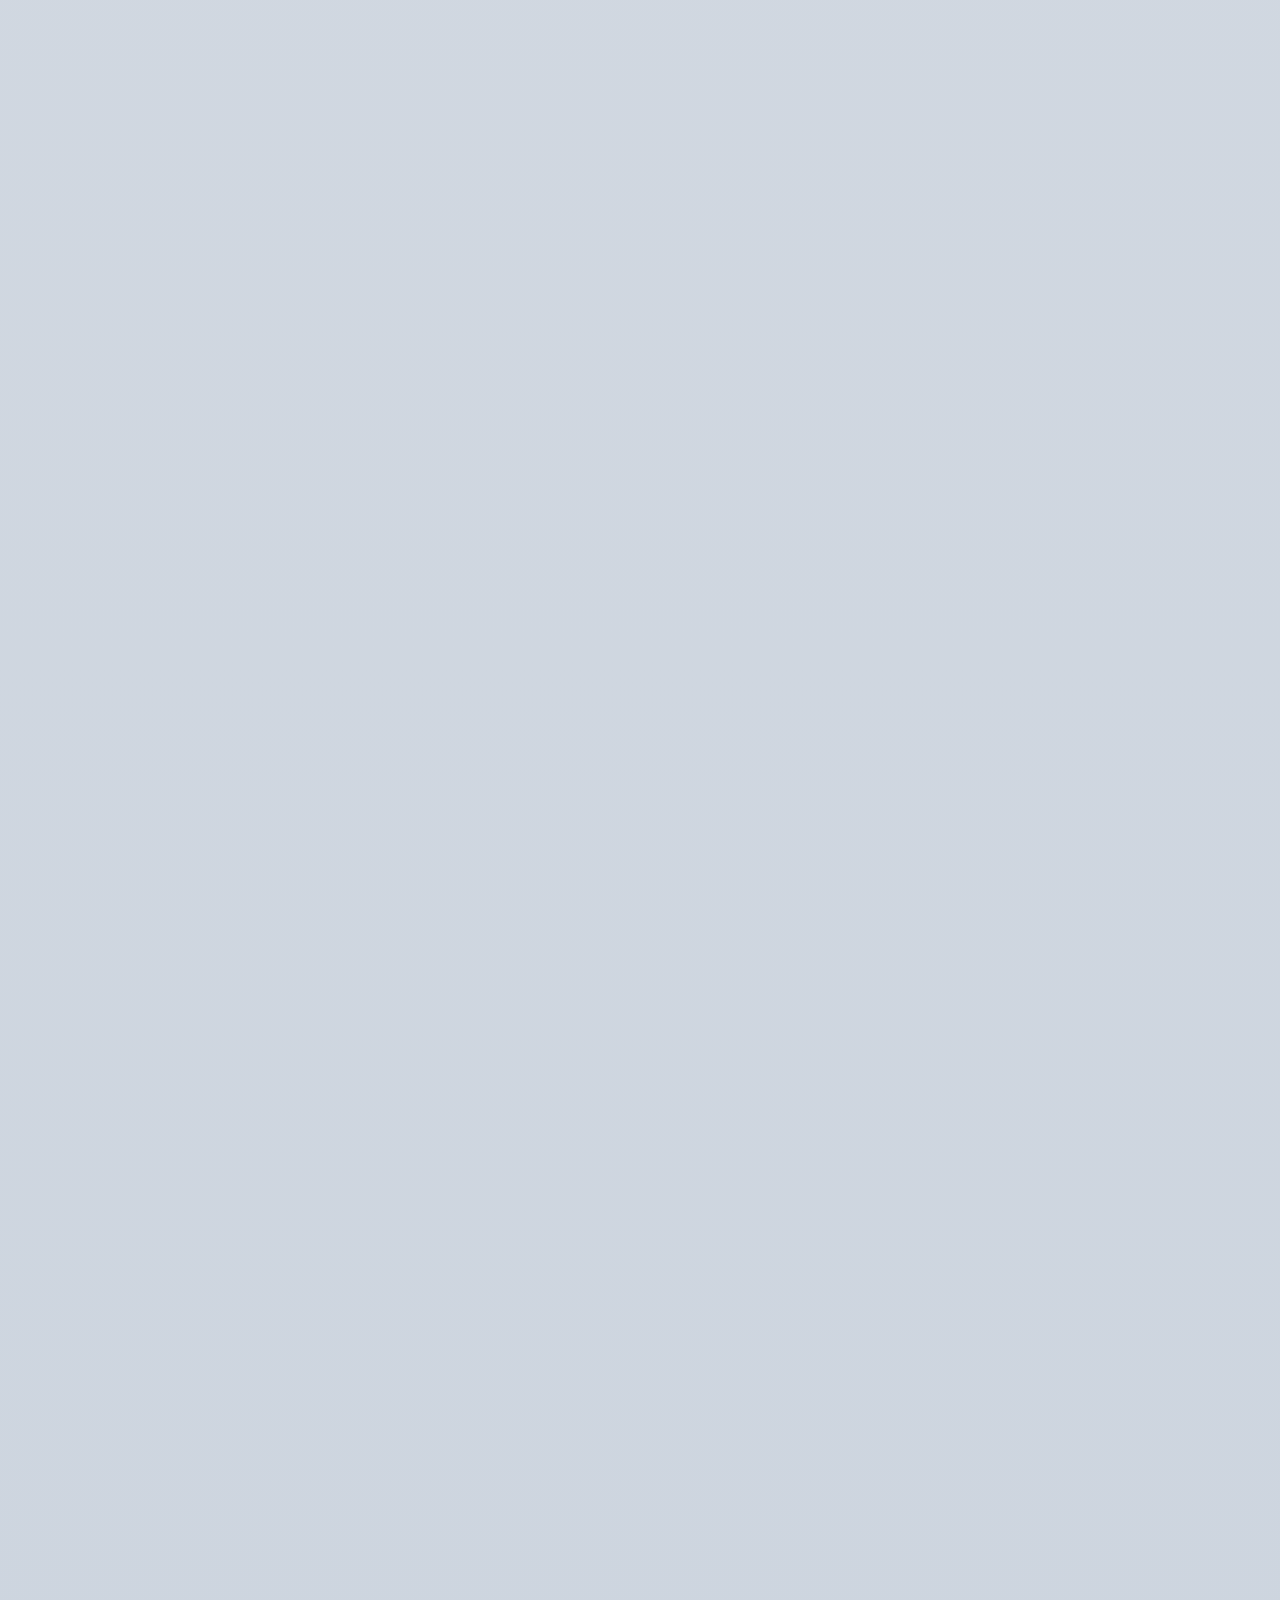
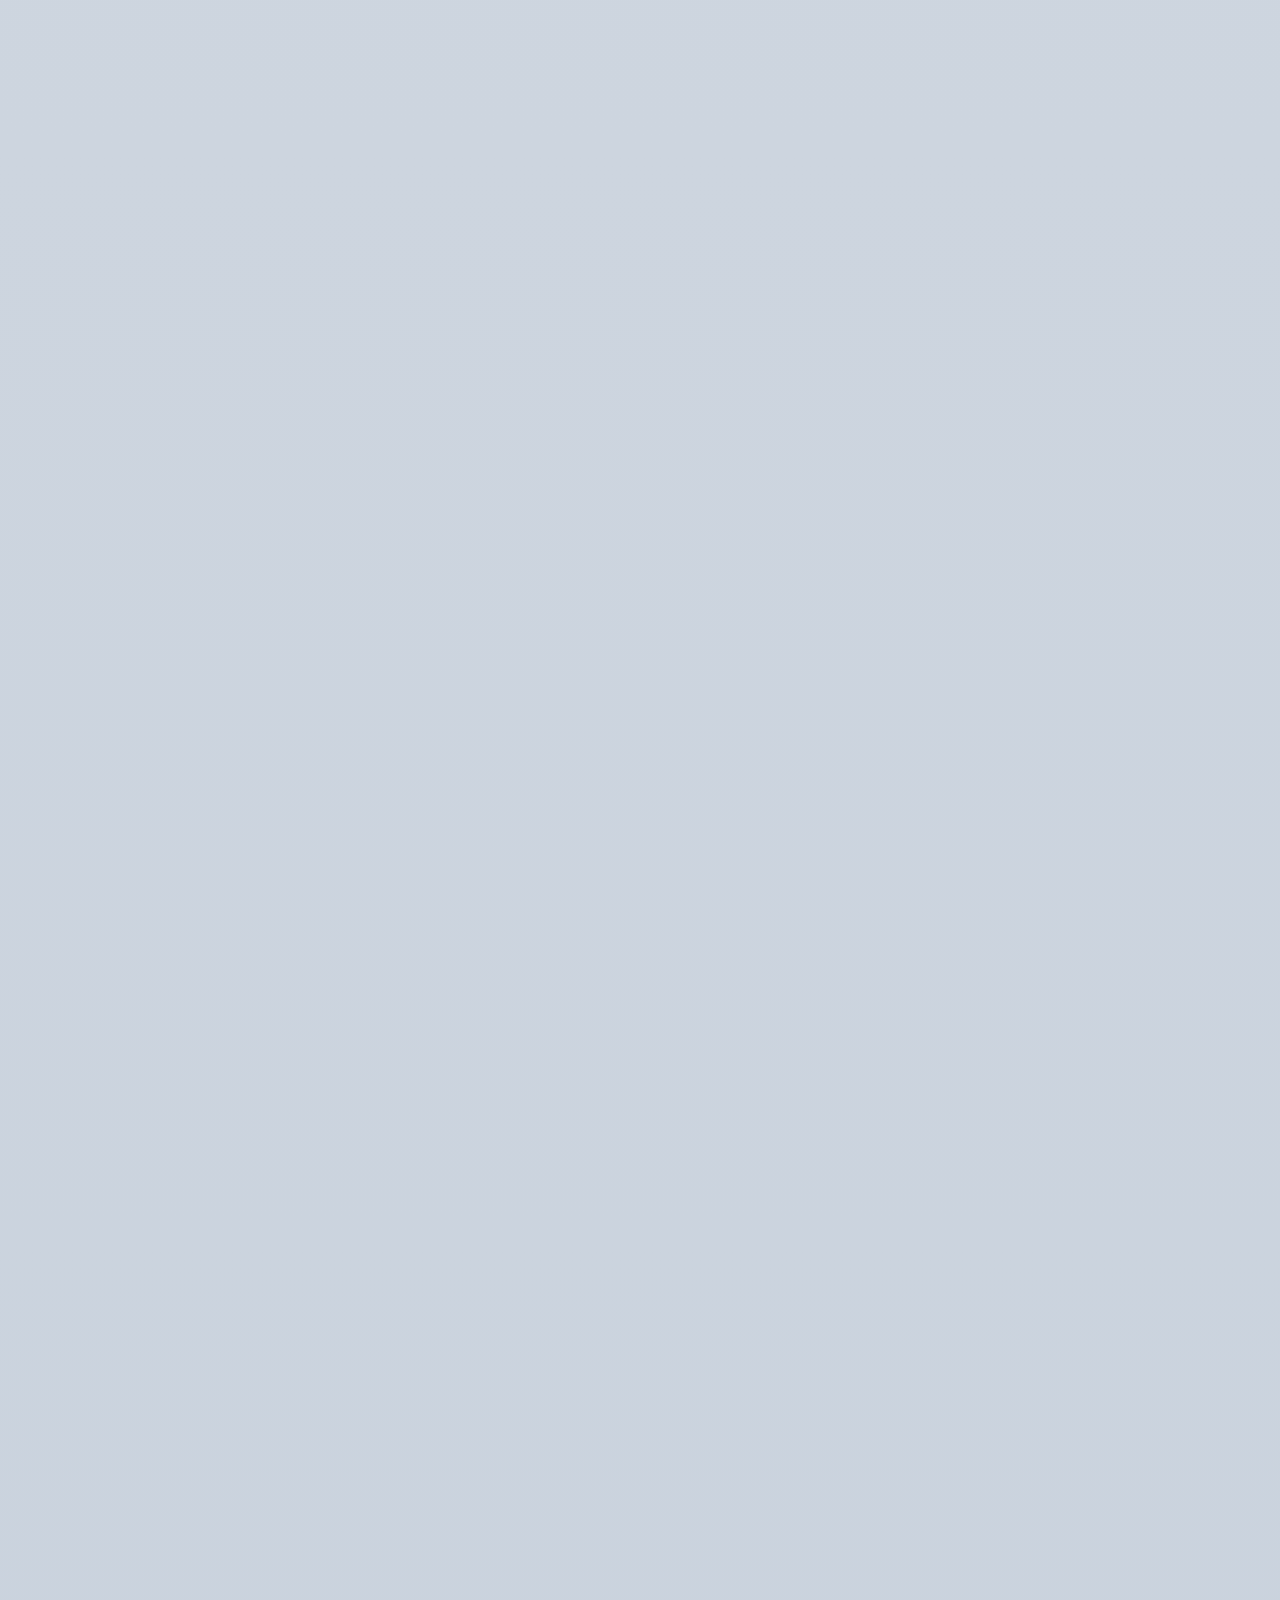
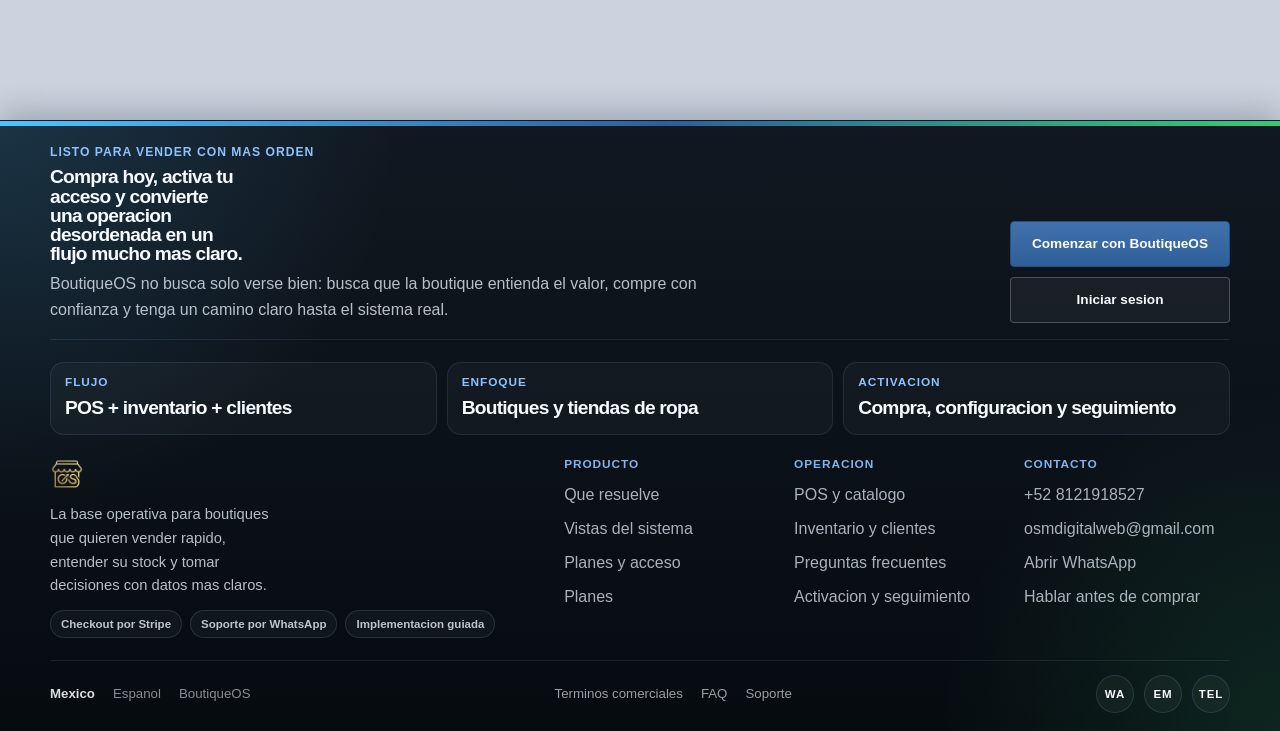
==== commit 027b1250: "Cambios del landing" ====
--- a/index.html
+++ b/index.html
@@ -3,6 +3,11 @@
   <head>
     <meta charset="UTF-8" />
     <meta name="viewport" content="width=device-width, initial-scale=1.0" />
+    <meta
+      http-equiv="Content-Security-Policy"
+      content="default-src 'self'; script-src 'self'; style-src 'self' https://fonts.googleapis.com; font-src https://fonts.gstatic.com; img-src 'self' data:; object-src 'none'; base-uri 'none'; form-action 'none'; frame-src 'none'; child-src 'none'; worker-src 'none'; manifest-src 'self'; media-src 'self'; connect-src 'none'; frame-ancestors 'none'; upgrade-insecure-requests; block-all-mixed-content"
+    />
+    <meta name="referrer" content="strict-origin-when-cross-origin" />
     <title>BoutiqueOS | El sistema para boutiques que quieren orden real</title>
     <meta
       name="description"
@@ -14,28 +19,63 @@
       href="https://fonts.googleapis.com/css2?family=Instrument+Sans:wght@400;500;600;700;800&display=swap"
       rel="stylesheet"
     />
-    <link rel="stylesheet" href="./styles.css" />
+    <link rel="stylesheet" href="./assets/css/styles.css" />
   </head>
   <body>
     <div class="page-shell">
       <header class="site-header">
         <a class="brand" href="#inicio" aria-label="Ir al inicio de BoutiqueOS">
-          <img src="./logo.png" alt="BoutiqueOS" class="brand-logo" />
+          <img src="./assets/img/logo.png" alt="BoutiqueOS" class="brand-logo" />
         </a>
         <nav class="site-nav">
           <a href="#producto">Producto</a>
           <a href="#modulos">Modulos</a>
           <a href="#planes">Planes</a>
+          <a href="#contacto">Contacto</a>
           <a href="#faq">FAQ</a>
+          <a
+            class="nav-cta"
+            href="./recorrido.html?utm_source=landing&utm_medium=cta&utm_campaign=boutiqueos_landing&utm_content=header_ver_recorrido"
+          >
+            Ver recorrido
+          </a>
         </nav>
         <div class="header-actions">
-          <a class="btn btn-outline" href="https://boutique-e1ayjuswh-osmarquinteros-projects.vercel.app" target="_blank" rel="noreferrer">Entrar</a>
-          <a class="btn btn-primary" href="https://boutique-e1ayjuswh-osmarquinteros-projects.vercel.app" target="_blank" rel="noreferrer">Agendar demo</a>
+          <a class="btn btn-outline" href="./planes.html#planes">Iniciar sesion</a>
+          <a class="btn btn-primary" href="#planes">Comprar plan</a>
         </div>
       </header>
 
       <main id="inicio">
         <section class="hero reveal-on-load">
+          <div class="commerce-scene hero-scene" aria-hidden="true">
+            <div class="scene-stars">
+              <span></span>
+              <span></span>
+              <span></span>
+              <span></span>
+              <span></span>
+              <span></span>
+            </div>
+
+            <div class="scene-glow"></div>
+
+            <div class="scene-globe">
+              <div class="globe-core"></div>
+              <div class="globe-lights">
+                <span class="light-cluster north-america"></span>
+                <span class="light-cluster europe"></span>
+                <span class="light-cluster latam"></span>
+              </div>
+              <svg class="globe-routes" viewBox="0 0 580 580" fill="none" xmlns="http://www.w3.org/2000/svg">
+                <path class="route route-a" d="M126 246C188 166 277 150 356 194C418 229 441 278 452 339" />
+                <path class="route route-b" d="M130 270C198 301 266 291 329 243C387 199 423 152 445 114" />
+                <path class="route route-c" d="M111 318C165 357 235 376 309 354C369 337 420 292 454 225" />
+                <path class="route route-d" d="M137 220C150 172 190 132 249 112C334 84 417 105 470 171" />
+              </svg>
+            </div>
+          </div>
+
           <div class="hero-copy">
             <span class="pill pill-blue">POS + inventario + clientes + reportes</span>
             <h1>Controla ventas, inventario y clientes desde un solo lugar.</h1>
@@ -45,23 +85,29 @@
               tomar decisiones diarias.
             </p>
             <div class="hero-actions">
-              <a class="btn btn-primary btn-lg" href="https://boutique-e1ayjuswh-osmarquinteros-projects.vercel.app" target="_blank" rel="noreferrer">
-                Probar demo
+              <a class="btn btn-primary btn-lg" href="#planes">
+                Comprar por Stripe
               </a>
-              <a class="btn btn-outline btn-lg" href="#producto">Ver el producto</a>
+              <a class="btn btn-outline btn-lg" href="./planes.html#planes">Iniciar sesion</a>
             </div>
             <div class="hero-notes">
               <span class="note-chip">Punto de venta rapido</span>
               <span class="note-chip">Inventario y clientes centralizados</span>
               <span class="note-chip">Reportes listos para operar</span>
+              <span class="note-chip">Activacion guiada despues del pago</span>
+            </div>
+            <div class="hero-proofline">
+              <span>Pago seguro por Stripe</span>
+              <span>Ruta clara hasta el sistema real</span>
+              <span>Soporte directo por WhatsApp</span>
             </div>
           </div>
 
           <div class="hero-preview">
-            <div class="app-preview">
+            <div class="app-preview preview-device">
               <div class="preview-topbar">
                 <div class="preview-brand">
-                  <img src="./logo.png" alt="" />
+                  <img src="./assets/img/logo.png" alt="" />
                   <div>
                     <strong>Boutique OS</strong>
                     <span>Panel principal</span>
@@ -107,12 +153,12 @@
                     <span class="panel-tag">Hoy</span>
                   </div>
                   <div class="chart-bars" aria-hidden="true">
-                    <span style="--bar-size: 52%"></span>
-                    <span style="--bar-size: 78%"></span>
-                    <span style="--bar-size: 64%"></span>
-                    <span style="--bar-size: 92%"></span>
-                    <span style="--bar-size: 70%"></span>
-                    <span style="--bar-size: 84%"></span>
+                    <span class="chart-bar chart-bar-1"></span>
+                    <span class="chart-bar chart-bar-2"></span>
+                    <span class="chart-bar chart-bar-3"></span>
+                    <span class="chart-bar chart-bar-4"></span>
+                    <span class="chart-bar chart-bar-5"></span>
+                    <span class="chart-bar chart-bar-6"></span>
                   </div>
                   <p>
                     Una vista simple para seguir ventas del dia, stock pendiente y el ritmo
@@ -148,6 +194,50 @@
           </div>
         </section>
 
+        <section class="trust-strip">
+          <article class="trust-card">
+            <span class="trust-label">Ventas mas fluidas</span>
+            <strong>Cobra, registra y sigue cada ticket desde el mismo flujo.</strong>
+          </article>
+          <article class="trust-card">
+            <span class="trust-label">Stock mas claro</span>
+            <strong>Detecta existencias y productos criticos antes de vender a ciegas.</strong>
+          </article>
+          <article class="trust-card">
+            <span class="trust-label">Operacion centralizada</span>
+            <strong>Productos, clientes y reportes conectados en una sola base.</strong>
+          </article>
+        </section>
+
+        <section class="roi-section">
+          <div class="section-copy compact">
+            <span class="pill">Valor real</span>
+            <h2>No se vende por “verse bonito”, se vende por ordenar la operacion.</h2>
+            <p>
+              La promesa comercial correcta no es tecnologia por tecnologia. Es vender con menos
+              friccion, entender mejor la tienda y tomar decisiones con mas claridad.
+            </p>
+          </div>
+
+          <div class="roi-grid">
+            <article class="roi-card">
+              <span class="card-kicker">Menos desorden</span>
+              <h3>Menos apuntes sueltos y menos doble trabajo.</h3>
+              <p>Ventas, clientes e inventario quedan conectados en el mismo flujo diario.</p>
+            </article>
+            <article class="roi-card">
+              <span class="card-kicker">Mas visibilidad</span>
+              <h3>Sabes mejor que paso hoy sin perder tiempo.</h3>
+              <p>El sistema deja mas claro el cierre del dia, productos criticos y ritmo de venta.</p>
+            </article>
+            <article class="roi-card">
+              <span class="card-kicker">Mejor decision</span>
+              <h3>Menos intuicion ciega, mas control operativo.</h3>
+              <p>Los reportes aterrizan mejor lo que conviene reponer, mover o seguir vendiendo.</p>
+            </article>
+          </div>
+        </section>
+
         <section class="product-section" id="producto">
           <div class="section-copy">
             <span class="pill">Producto</span>
@@ -179,39 +269,77 @@
         </section>
 
         <section class="captures-section" id="modulos">
-          <div class="section-copy">
-            <span class="pill pill-blue">Capturas</span>
-            <h2>Modulos reales para la operacion diaria de una boutique.</h2>
+          <div class="captures-topbar">
+            <div class="section-copy">
+              <span class="pill pill-blue">Vistas</span>
+              <h2>Vistas del producto para entender el flujo de una boutique.</h2>
+              <p>
+                El visitante puede revisar las muestras desde un carrusel rapido, sin tener que
+                bajar por toda la pagina para entender el sistema.
+              </p>
+            </div>
+            <div class="carousel-controls" aria-label="Controles del carrusel de vistas">
+              <button class="carousel-button" type="button" data-carousel-prev aria-label="Ver captura anterior">
+                &#8592;
+              </button>
+              <button class="carousel-button" type="button" data-carousel-next aria-label="Ver siguiente captura">
+                &#8594;
+              </button>
+            </div>
+          </div>
+
+          <div class="captures-carousel" data-captures-carousel>
+            <article class="capture-card">
+              <div class="capture-head">
+                <span>Vista general</span>
+                <span class="capture-badge">Recorrido comercial</span>
+              </div>
+              <img class="capture-image" src="./assets/img/screens/system-dashboard.png" alt="Vista general del panel de BoutiqueOS" />
+            </article>
+
+            <article class="capture-card">
+              <div class="capture-head">
+                <span>Punto de venta</span>
+                <span class="capture-badge">Vista de producto</span>
+              </div>
+              <img class="capture-image" src="./assets/img/screens/system-pos.png" alt="Vista del punto de venta de BoutiqueOS" />
+            </article>
+
+            <article class="capture-card">
+              <div class="capture-head">
+                <span>Reportes</span>
+                <span class="capture-badge">Vista de producto</span>
+              </div>
+              <img class="capture-image" src="./assets/img/screens/system-reports.png" alt="Vista de reportes de BoutiqueOS" />
+            </article>
+          </div>
+        </section>
+
+        <section class="workflow-section">
+          <div class="section-copy compact">
+            <span class="pill pill-blue">Como funciona</span>
+            <h2>Un flujo corto para vender con menos friccion.</h2>
             <p>
-              El sistema ya muestra flujos reales del negocio: productos, punto de venta e
-              inventario. La idea es que el visitante entienda rapido lo que puede hacer desde el
-              primer dia.
-            </p>
-          </div>
-
-          <div class="captures-grid">
-            <article class="capture-card capture-real">
-              <div class="capture-head">
-                <span>Productos reales</span>
-                <span class="capture-badge">Captura real</span>
-              </div>
-              <img class="capture-image" src="./system-products.png" alt="Catalogo real de productos en BoutiqueOS" />
-            </article>
-
-            <article class="capture-card capture-real">
-              <div class="capture-head">
-                <span>POS con venta activa</span>
-                <span class="capture-badge">Captura real</span>
-              </div>
-              <img class="capture-image" src="./system-pos-live.png" alt="Punto de venta real con productos en el carrito" />
-            </article>
-
-            <article class="capture-card capture-real">
-              <div class="capture-head">
-                <span>Inventario real</span>
-                <span class="capture-badge">Captura real</span>
-              </div>
-              <img class="capture-image" src="./system-inventory.png" alt="Modulo real de inventario en BoutiqueOS" />
+              La idea no es meter mas pasos, sino quitar desorden en la operacion diaria de la
+              boutique.
+            </p>
+          </div>
+
+          <div class="workflow-grid">
+            <article class="workflow-card">
+              <span class="workflow-step">01</span>
+              <h3>Carga tu catalogo</h3>
+              <p>Registra prendas, precios y stock inicial para tener base real desde el primer dia.</p>
+            </article>
+            <article class="workflow-card">
+              <span class="workflow-step">02</span>
+              <h3>Vende y cobra rapido</h3>
+              <p>Usa el POS para agregar productos, asociar cliente y cerrar tickets sin brincar de pantalla.</p>
+            </article>
+            <article class="workflow-card">
+              <span class="workflow-step">03</span>
+              <h3>Revisa que paso hoy</h3>
+              <p>Consulta reportes y movimientos para decidir reposicion, seguimiento y siguientes ventas.</p>
             </article>
           </div>
         </section>
@@ -219,7 +347,11 @@
         <section class="pricing" id="planes">
           <div class="section-copy compact">
             <span class="pill">Planes</span>
-            <h2>Empieza vendiendo orden y despues escala el SaaS.</h2>
+            <h2>Compra el plan base hoy y cobraremos por Stripe.</h2>
+            <p>
+              El objetivo no es solo venderte un sistema: es dejarte operando con orden, acceso
+              claro y acompanamiento desde el arranque.
+            </p>
           </div>
           <div class="pricing-grid">
             <article class="price-card">
@@ -232,9 +364,24 @@
                 <li>Reportes y corte diario</li>
                 <li>Soporte por WhatsApp</li>
               </ul>
-              <a class="btn btn-primary btn-block" href="https://boutique-e1ayjuswh-osmarquinteros-projects.vercel.app" target="_blank" rel="noreferrer">
-                Solicitar demo
+              <!-- En local apunta al backend; en produccion cambia localhost por tu dominio real -->
+              <a
+                class="btn btn-primary btn-block"
+                href="http://localhost:8080/api/checkout/start"
+                data-runtime-link="checkout"
+                rel="noopener noreferrer"
+                referrerpolicy="no-referrer"
+              >
+                Pagar con Stripe
               </a>
+              <p class="price-helper" id="stripe-link-pending">
+                Pago seguro por Stripe. Este boton abre el checkout desde el backend.
+              </p>
+              <div class="plan-reassurance">
+                <span>Activacion guiada</span>
+                <span>Sin vueltas raras</span>
+                <span>Soporte directo</span>
+              </div>
             </article>
             <article class="price-card featured">
               <span class="card-kicker">Expansion</span>
@@ -246,9 +393,143 @@
                 <li>Paneles por rol</li>
                 <li>Implementacion personalizada</li>
               </ul>
-              <a class="btn btn-outline btn-block" href="https://boutique-e1ayjuswh-osmarquinteros-projects.vercel.app" target="_blank" rel="noreferrer">
+              <a
+                class="btn btn-outline btn-block"
+                href="https://wa.me/528121918527?text=Hola,%20quiero%20hablar%20del%20plan%20de%20crecimiento%20de%20BoutiqueOS%20para%20varias%20sucursales"
+                target="_blank"
+                rel="noopener noreferrer"
+                referrerpolicy="no-referrer"
+              >
                 Hablar del roadmap
               </a>
+            </article>
+          </div>
+        </section>
+
+        <section class="commercial-close" id="cierre-comercial">
+          <div class="section-copy compact">
+            <span class="pill pill-blue">Cierre comercial</span>
+            <h2>Compra clara, activacion clara y entrada clara al sistema.</h2>
+            <p>
+              Aqui se elimina la friccion comercial: el cliente entiende que compra, que recibe,
+              cuanto tarda y como entra a operar sin quedarse en el limbo.
+            </p>
+          </div>
+
+          <div class="commercial-grid">
+            <article class="commercial-card">
+              <span class="card-kicker">Lo que recibes</span>
+              <h3>Acceso listo para vender con mas orden.</h3>
+              <ul>
+                <li>1 acceso base para tu boutique</li>
+                <li>POS, inventario, clientes y reportes</li>
+                <li>Configuracion inicial y acompanamiento de arranque</li>
+                <li>Soporte directo por WhatsApp</li>
+              </ul>
+            </article>
+
+            <article class="commercial-card">
+              <span class="card-kicker">Despues del pago</span>
+              <h3>El flujo sigue una ruta simple y profesional.</h3>
+              <ol class="commercial-steps">
+                <li>Pagas por Stripe</li>
+                <li>Se valida tu compra</li>
+                <li>Se activa tu acceso</li>
+                <li>Entras al sistema y empiezas a operar</li>
+              </ol>
+            </article>
+
+            <article class="commercial-card highlighted">
+              <span class="card-kicker">Ideal si hoy te pasa esto</span>
+              <h3>Tu boutique ya vende, pero la operacion sigue desordenada.</h3>
+              <p>
+                Si hoy cobras, apuntas, corriges stock a mano o no tienes claro que paso en el dia,
+                BoutiqueOS entra justo ahi: menos caos operativo y mas control real.
+              </p>
+              <a class="btn btn-primary btn-block" href="#contacto">Resolver dudas antes de comprar</a>
+            </article>
+          </div>
+        </section>
+
+        <section class="activation-section">
+          <div class="section-copy compact">
+            <span class="pill pill-blue">Promesa de arranque</span>
+            <h2>La venta no termina en el pago: empieza en la activacion.</h2>
+            <p>
+              Una parte fuerte del cierre comercial es que el cliente entienda que no compra una
+              caja cerrada. Compra una ruta clara para empezar a operar con orden.
+            </p>
+          </div>
+
+          <div class="activation-grid">
+            <article class="activation-card">
+              <span class="workflow-step">01</span>
+              <h3>Pagas</h3>
+              <p>El checkout se hace por Stripe para que el cobro sea claro y profesional.</p>
+            </article>
+            <article class="activation-card">
+              <span class="workflow-step">02</span>
+              <h3>Se activa tu acceso</h3>
+              <p>Se valida la compra y se prepara la entrada al sistema sin dejar al cliente en espera ciega.</p>
+            </article>
+            <article class="activation-card">
+              <span class="workflow-step">03</span>
+              <h3>Empiezas a operar</h3>
+              <p>Con acceso listo, soporte y flujo guiado para que el arranque se sienta firme.</p>
+            </article>
+          </div>
+        </section>
+
+        <section class="proof-section">
+          <div class="section-copy compact">
+            <span class="pill">Confianza</span>
+            <h2>Lo que una boutique espera sentir antes de comprar.</h2>
+            <p>
+              El cierre comercial no vive solo en el precio. Vive en la sensacion de control,
+              claridad y acompanamiento que transmite el producto.
+            </p>
+          </div>
+
+          <div class="proof-grid">
+            <article class="proof-card testimonial-card">
+              <span class="card-kicker">Testimonio tipo</span>
+              <blockquote>
+                “Lo que mas nos serviria seria dejar de vender con desorden, tener claro el stock
+                y revisar rapido que paso en el dia sin andar brincando entre notas.”
+              </blockquote>
+              <strong>Perfil ideal</strong>
+              <small>Boutique con operacion diaria y necesidad de control real.</small>
+            </article>
+
+            <article class="proof-card compare-card">
+              <span class="card-kicker">Antes vs despues</span>
+              <div class="compare-split">
+                <div>
+                  <strong>Antes</strong>
+                  <ul>
+                    <li>Ventas y stock por separado</li>
+                    <li>Seguimiento manual</li>
+                    <li>Poca claridad al cierre del dia</li>
+                  </ul>
+                </div>
+                <div>
+                  <strong>Despues</strong>
+                  <ul>
+                    <li>Operacion centralizada</li>
+                    <li>Cliente, ticket e inventario conectados</li>
+                    <li>Reportes listos para decidir rapido</li>
+                  </ul>
+                </div>
+              </div>
+            </article>
+
+            <article class="proof-card objection-card">
+              <span class="card-kicker">Objeciones resueltas</span>
+              <ul class="objection-list">
+                <li><strong>“¿Y si no le entiendo?”</strong> El flujo de entrada y activacion esta pensado para llegar con claridad.</li>
+                <li><strong>“¿Y si me quedo sola despues de pagar?”</strong> El plan ya contempla seguimiento por WhatsApp.</li>
+                <li><strong>“¿Y si mi boutique crece?”</strong> Ya existe ruta para escalar a varias sucursales.</li>
+              </ul>
             </article>
           </div>
         </section>
@@ -260,22 +541,203 @@
           </div>
           <div class="faq-list">
             <details open>
-              <summary>¿Que incluye la demo?</summary>
-              <p>La demo muestra acceso al sistema, modulo de productos, punto de venta, inventario y vistas base del panel administrativo.</p>
+              <summary>¿Como se realiza el pago?</summary>
+              <p>El plan base se paga por Stripe con un enlace de cobro seguro. Despues del pago se agenda activacion y acceso.</p>
             </details>
             <details>
               <summary>¿Para que tipo de negocio esta pensado?</summary>
               <p>Esta orientado a boutiques y tiendas de ropa que necesitan vender rapido, controlar stock y tener mejor seguimiento de clientes.</p>
             </details>
             <details>
+              <summary>¿Que pasa despues del pago?</summary>
+              <p>Se confirma la compra, se configura tu acceso y se da seguimiento para dejar lista la operacion inicial.</p>
+            </details>
+            <details>
               <summary>¿Que beneficios resuelve en el dia a dia?</summary>
               <p>Reduce el desorden operativo, centraliza informacion clave y facilita revisar ventas, existencias y movimiento comercial desde un solo panel.</p>
             </details>
+            <details>
+              <summary>¿Por que no simplemente seguir con notas o Excel?</summary>
+              <p>Porque cuando la boutique crece, los errores operativos cuestan mas: stock mal actualizado, ventas poco claras y seguimiento flojo de clientes. Aqui todo vive mas conectado.</p>
+            </details>
+            <details>
+              <summary>¿Como se si este plan me conviene hoy?</summary>
+              <p>Si ya vendes y el problema no es conseguir mas trabajo sino ordenar mejor la operacion diaria, este es justo el tipo de punto donde BoutiqueOS hace sentido.</p>
+            </details>
+          </div>
+        </section>
+
+        <section class="contact-section" id="contacto">
+          <div class="contact-card">
+            <div class="contact-copy">
+              <span class="pill pill-blue">Contacto</span>
+              <h2>Habla directo si quieres resolver dudas antes de comprar.</h2>
+              <p>
+                Si quieres validar detalles, tiempos de activacion o el plan para varias sucursales,
+                escribe por WhatsApp y lo revisamos directo.
+              </p>
+              <div class="contact-cta">
+                <a
+                  class="btn btn-whatsapp btn-lg"
+                  href="https://wa.me/528121918527?text=Hola,%20quiero%20resolver%20dudas%20antes%20de%20comprar%20BoutiqueOS"
+                  target="_blank"
+                  rel="noopener noreferrer"
+                  referrerpolicy="no-referrer"
+                >
+                  Resolver dudas por WhatsApp
+                </a>
+                <p class="contact-helper">Respuesta directa para compra, activacion y seguimiento comercial.</p>
+              </div>
+            </div>
+
+            <div class="contact-grid">
+              <a class="contact-item" href="tel:+528121918527">
+                <span class="contact-label">WhatsApp / Telefono</span>
+                <strong>+52 8121918527</strong>
+                <small>Canal mas rapido para agendar, resolver dudas y dar seguimiento.</small>
+              </a>
+
+              <a class="contact-item" href="mailto:osmdigitalweb@gmail.com">
+                <span class="contact-label">Correo</span>
+                <strong>osmdigitalweb@gmail.com</strong>
+                <small>Ideal para cotizaciones, informacion general o seguimiento mas formal.</small>
+              </a>
+            </div>
           </div>
         </section>
       </main>
+
     </div>
 
-    <script src="./script.js"></script>
+    <footer class="site-footer">
+      <div class="footer-inner">
+        <div class="footer-spotlight">
+          <div class="footer-spotlight-copy">
+            <span class="footer-kicker">Listo para vender con mas orden</span>
+            <strong>Compra hoy, activa tu acceso y convierte una operacion desordenada en un flujo mucho mas claro.</strong>
+            <p>
+              BoutiqueOS no busca solo verse bien: busca que la boutique entienda el valor,
+              compre con confianza y tenga un camino claro hasta el sistema real.
+            </p>
+          </div>
+
+          <div class="footer-spotlight-actions">
+            <a class="btn btn-primary btn-lg footer-primary-cta" href="#planes">Comenzar con BoutiqueOS</a>
+            <a class="btn btn-outline btn-lg footer-secondary-cta" href="./planes.html#planes">Iniciar sesion</a>
+          </div>
+        </div>
+
+        <div class="footer-metrics">
+          <article class="footer-metric">
+            <span>Flujo</span>
+            <strong>POS + inventario + clientes</strong>
+          </article>
+          <article class="footer-metric">
+            <span>Enfoque</span>
+            <strong>Boutiques y tiendas de ropa</strong>
+          </article>
+          <article class="footer-metric">
+            <span>Activacion</span>
+            <strong>Compra, configuracion y seguimiento</strong>
+          </article>
+        </div>
+
+        <div class="footer-main">
+          <div class="footer-brand-column">
+            <a class="footer-brand" href="#inicio" aria-label="Ir al inicio de BoutiqueOS">
+              <img src="./assets/img/logo.png" alt="BoutiqueOS" class="footer-logo" />
+            </a>
+            <p class="footer-brand-copy">
+              La base operativa para boutiques que quieren vender rapido, entender su stock y
+              tomar decisiones con datos mas claros.
+            </p>
+            <div class="footer-signals">
+              <span>Checkout por Stripe</span>
+              <span>Soporte por WhatsApp</span>
+              <span>Implementacion guiada</span>
+            </div>
+          </div>
+
+          <div class="footer-columns">
+            <div class="footer-column">
+              <span class="footer-heading">Producto</span>
+              <div class="footer-links">
+                <a href="#producto">Que resuelve</a>
+                <a href="#modulos">Vistas del sistema</a>
+                <a href="./planes.html?utm_source=landing&utm_medium=cta&utm_campaign=boutiqueos_landing&utm_content=footer_planes">Planes y acceso</a>
+                <a href="#planes">Planes</a>
+              </div>
+            </div>
+
+            <div class="footer-column">
+              <span class="footer-heading">Operacion</span>
+              <div class="footer-links">
+                <a href="#modulos">POS y catalogo</a>
+                <a href="#modulos">Inventario y clientes</a>
+                <a href="#faq">Preguntas frecuentes</a>
+                <a href="#contacto">Activacion y seguimiento</a>
+              </div>
+            </div>
+
+            <div class="footer-column">
+              <span class="footer-heading">Contacto</span>
+              <div class="footer-links">
+                <a href="tel:+528121918527">+52 8121918527</a>
+                <a href="mailto:osmdigitalweb@gmail.com">osmdigitalweb@gmail.com</a>
+                <a
+                  href="https://wa.me/528121918527?text=Hola,%20quiero%20informacion%20de%20BoutiqueOS"
+                  target="_blank"
+                  rel="noopener noreferrer"
+                  referrerpolicy="no-referrer"
+                >
+                  Abrir WhatsApp
+                </a>
+                <a href="#contacto">Hablar antes de comprar</a>
+              </div>
+            </div>
+          </div>
+        </div>
+
+        <div class="footer-bottom">
+          <div class="footer-meta">
+            <span>Mexico</span>
+            <span>Espanol</span>
+            <span>BoutiqueOS</span>
+          </div>
+          <div class="footer-legal">
+            <a href="#planes">Terminos comerciales</a>
+            <a href="#faq">FAQ</a>
+            <a href="#contacto">Soporte</a>
+          </div>
+          <div class="footer-social">
+            <a
+              href="https://wa.me/528121918527?text=Hola,%20quiero%20informacion%20de%20BoutiqueOS"
+              target="_blank"
+              rel="noopener noreferrer"
+              referrerpolicy="no-referrer"
+              aria-label="WhatsApp de BoutiqueOS"
+            >
+              WA
+            </a>
+            <a href="mailto:osmdigitalweb@gmail.com" aria-label="Correo de BoutiqueOS">EM</a>
+            <a href="tel:+528121918527" aria-label="Telefono de BoutiqueOS">TEL</a>
+          </div>
+        </div>
+      </div>
+    </footer>
+
+    <a
+      class="floating-whatsapp"
+      href="https://wa.me/528121918527?text=Hola,%20quiero%20resolver%20dudas%20antes%20de%20comprar%20BoutiqueOS"
+      target="_blank"
+      rel="noopener noreferrer"
+      referrerpolicy="no-referrer"
+      aria-label="Abrir WhatsApp para resolver dudas antes de comprar BoutiqueOS"
+    >
+      <span class="floating-whatsapp-label">Resolver dudas</span>
+      <span class="floating-whatsapp-icon" aria-hidden="true">WA</span>
+    </a>
+
+    <script src="./assets/js/script.js"></script>
   </body>
 </html>
--- a/assets/css/styles.css
+++ b/assets/css/styles.css
@@ -0,0 +1,2680 @@
+:root {
+  --bg: #dbe2ea;
+  --bg-soft: #edf2f7;
+  --surface: #ffffff;
+  --surface-soft: #f6f8fb;
+  --surface-muted: #eef2f6;
+  --primary: #2f5f98;
+  --primary-hover: #284f7f;
+  --primary-subtle: #dbe7f5;
+  --text: #1f2933;
+  --text-secondary: #44505e;
+  --text-tertiary: #66717f;
+  --border: #c8d1db;
+  --border-strong: #aeb8c4;
+  --border-light: #dde4ec;
+  --green: #287847;
+  --green-bg: #e8f3eb;
+  --shadow: 0 1px 2px rgba(30, 41, 59, 0.08);
+  --shadow-md: 0 18px 48px rgba(30, 41, 59, 0.12);
+  --radius: 6px;
+  --radius-sm: 4px;
+  --radius-lg: 16px;
+  --font: "Instrument Sans", "Segoe UI", Tahoma, Geneva, Verdana, sans-serif;
+}
+
+* {
+  box-sizing: border-box;
+}
+
+html {
+  scroll-behavior: smooth;
+}
+
+body {
+  margin: 0;
+  font-family: var(--font);
+  color: var(--text);
+  background:
+    radial-gradient(circle at top left, rgba(255, 255, 255, 0.75), transparent 22%),
+    linear-gradient(180deg, #d9dee5 0%, #c9d2dd 100%);
+}
+
+a {
+  color: inherit;
+  text-decoration: none;
+}
+
+button,
+a {
+  transition:
+    transform 0.18s ease,
+    background 0.18s ease,
+    border-color 0.18s ease,
+    color 0.18s ease,
+    box-shadow 0.18s ease;
+}
+
+h1,
+h2,
+h3,
+p {
+  margin: 0;
+}
+
+.page-shell {
+  width: min(1200px, calc(100% - 32px));
+  margin: 0 auto;
+  padding: 18px 0 72px;
+}
+
+.site-header,
+.app-preview,
+.trust-card,
+.system-card,
+.capture-card,
+.price-card,
+.workflow-card,
+.contact-card,
+.faq-list details {
+  background: var(--surface);
+  border: 1px solid var(--border);
+  box-shadow: var(--shadow);
+}
+
+.site-header {
+  position: relative;
+  top: auto;
+  z-index: 5;
+  display: flex;
+  align-items: center;
+  justify-content: space-between;
+  gap: 30px;
+  margin-bottom: 14px;
+  padding: 18px 28px;
+  border-radius: 12px;
+  background: linear-gradient(180deg, #fdfefe 0%, #e8edf3 100%);
+}
+
+.brand {
+  flex: 0 0 auto;
+}
+
+.brand-logo {
+  display: block;
+  width: 152px;
+  height: auto;
+}
+
+.site-nav,
+.header-actions,
+.hero-actions,
+.hero-notes,
+.preview-modules,
+.preview-metrics,
+.preview-content,
+.panel-head,
+.capture-head {
+  display: flex;
+  align-items: center;
+}
+
+.site-nav {
+  flex: 1;
+  justify-content: center;
+  gap: 26px;
+}
+
+.site-nav a {
+  font-size: 0.92rem;
+  font-weight: 700;
+  color: var(--text-secondary);
+}
+
+.site-nav a:hover {
+  color: var(--primary);
+}
+
+.site-nav .nav-cta {
+  display: inline-flex;
+  align-items: center;
+  justify-content: center;
+  min-height: 38px;
+  padding: 0 16px;
+  border: 1px solid #c7d8eb;
+  border-radius: 999px;
+  background: linear-gradient(180deg, #ffffff 0%, #eef4fb 100%);
+  color: var(--primary);
+  box-shadow: var(--shadow);
+}
+
+.site-nav .nav-cta:hover {
+  color: #fff;
+  background: linear-gradient(180deg, #4172ad 0%, var(--primary) 100%);
+  border-color: #274f80;
+}
+
+.header-actions,
+.hero-actions,
+.hero-notes,
+.preview-modules,
+.preview-metrics,
+.preview-content {
+  gap: 12px;
+}
+
+.header-actions {
+  flex: 0 0 auto;
+  margin-left: auto;
+  gap: 10px;
+}
+
+.btn {
+  display: inline-flex;
+  align-items: center;
+  justify-content: center;
+  min-height: 38px;
+  padding: 0 16px;
+  border: 1px solid transparent;
+  border-radius: var(--radius-sm);
+  font-size: 0.85rem;
+  font-weight: 700;
+  cursor: pointer;
+}
+
+.btn:hover {
+  transform: translateY(-1px);
+}
+
+.btn-primary {
+  background: linear-gradient(180deg, #4172ad 0%, var(--primary) 100%);
+  border-color: #274f80;
+  color: #fff;
+}
+
+.btn-primary:hover {
+  background: var(--primary-hover);
+}
+
+.btn-whatsapp {
+  background: linear-gradient(180deg, #37c978 0%, #1fa95e 100%);
+  border-color: #17894b;
+  color: #fff;
+  box-shadow: 0 10px 24px rgba(31, 169, 94, 0.22);
+}
+
+.btn-whatsapp:hover {
+  background: linear-gradient(180deg, #2fbe6f 0%, #1b9854 100%);
+}
+
+.btn-outline {
+  background: linear-gradient(180deg, #ffffff 0%, #eef2f6 100%);
+  border-color: var(--border-strong);
+  color: var(--text-secondary);
+}
+
+.btn-lg {
+  min-height: 46px;
+  padding: 0 18px;
+}
+
+.btn-block {
+  width: 100%;
+}
+
+.pill,
+.note-chip,
+.module-pill,
+.panel-tag,
+.capture-badge,
+.mini-btn,
+.user-badge {
+  display: inline-flex;
+  align-items: center;
+}
+
+.pill {
+  min-height: 24px;
+  padding: 0 9px;
+  border: 1px solid var(--border);
+  border-radius: var(--radius-sm);
+  background: var(--surface-muted);
+  color: var(--text-secondary);
+  font-size: 0.72rem;
+  font-weight: 800;
+  letter-spacing: 0.04em;
+  text-transform: uppercase;
+}
+
+.pill-blue {
+  background: var(--primary-subtle);
+  color: var(--primary);
+}
+
+.hero {
+  position: relative;
+  overflow: hidden;
+  --hero-fade: 1;
+  --hero-lift: 0px;
+  display: grid;
+  grid-template-columns: minmax(0, 0.95fr) minmax(0, 1.05fr);
+  align-items: center;
+  gap: 28px;
+  padding: 46px 28px 28px;
+  border-radius: 34px;
+  isolation: isolate;
+  background:
+    linear-gradient(180deg, rgba(250, 252, 254, 0.94), rgba(239, 244, 249, 0.88)),
+    radial-gradient(circle at top left, rgba(255, 255, 255, 0.7), transparent 30%);
+  box-shadow: 0 24px 50px rgba(30, 41, 59, 0.08);
+}
+
+.hero-copy,
+.hero-preview {
+  position: relative;
+  z-index: 2;
+  opacity: var(--hero-fade);
+  transform: translate3d(0, var(--hero-lift), 0);
+  transition: opacity 180ms linear, transform 180ms linear;
+}
+
+.hero-copy {
+  display: grid;
+  gap: 18px;
+}
+
+.hero h1 {
+  max-width: 11ch;
+  font-size: clamp(2.8rem, 6vw, 5.4rem);
+  line-height: 0.94;
+  letter-spacing: -0.05em;
+}
+
+.hero-text,
+.section-copy p,
+.system-card p,
+.capture-card p,
+.price-card li,
+.price-helper,
+.faq-list p,
+.preview-panel p,
+.mini-list li {
+  color: var(--text-tertiary);
+  line-height: 1.7;
+}
+
+.hero-text {
+  max-width: 58ch;
+  font-size: 1.02rem;
+}
+
+.note-chip {
+  min-height: 28px;
+  padding: 0 10px;
+  border-radius: 999px;
+  background: rgba(255, 255, 255, 0.72);
+  border: 1px solid var(--border-light);
+  color: var(--text-secondary);
+  font-size: 0.78rem;
+  font-weight: 700;
+}
+
+.hero-preview {
+  min-height: 0;
+  perspective: 1400px;
+}
+
+.commerce-scene,
+.app-preview {
+  position: relative;
+}
+
+.commerce-scene {
+  overflow: hidden;
+  min-height: 620px;
+  border: none;
+  border-radius: 0;
+  background: transparent;
+  box-shadow: none;
+}
+
+.hero-scene {
+  position: absolute;
+  inset: 0;
+  min-height: 100%;
+  border: none;
+  border-radius: inherit;
+  opacity: 0.48;
+  pointer-events: none;
+  mask-image: radial-gradient(circle at 72% 42%, rgba(0, 0, 0, 1) 0%, rgba(0, 0, 0, 0.86) 38%, rgba(0, 0, 0, 0.24) 72%, transparent 100%);
+}
+
+.scene-stars,
+.scene-globe,
+.scene-glow,
+.globe-routes,
+.globe-core,
+.globe-lights {
+  position: absolute;
+}
+
+.scene-stars {
+  inset: 0;
+}
+
+.scene-stars span {
+  position: absolute;
+  width: 5px;
+  height: 5px;
+  border-radius: 999px;
+  background: rgba(113, 178, 166, 0.34);
+  box-shadow: 0 0 10px rgba(146, 210, 198, 0.2);
+  animation: starPulse 4.4s ease-in-out infinite;
+}
+
+.scene-stars span:nth-child(1) {
+  top: 12%;
+  left: 8%;
+  animation-delay: -0.8s;
+}
+
+.scene-stars span:nth-child(2) {
+  top: 18%;
+  right: 12%;
+  width: 3px;
+  height: 3px;
+  animation-delay: -2.4s;
+}
+
+.scene-stars span:nth-child(3) {
+  bottom: 18%;
+  left: 14%;
+  width: 6px;
+  height: 6px;
+  animation-delay: -1.6s;
+}
+
+.scene-stars span:nth-child(4) {
+  bottom: 10%;
+  right: 20%;
+  width: 4px;
+  height: 4px;
+  animation-delay: -3.1s;
+}
+
+.scene-stars span:nth-child(5) {
+  top: 36%;
+  left: 15%;
+  width: 3px;
+  height: 3px;
+  animation-delay: -1.1s;
+}
+
+.scene-stars span:nth-child(6) {
+  bottom: 22%;
+  right: 10%;
+  width: 7px;
+  height: 7px;
+  animation-delay: -2.8s;
+}
+
+.scene-glow {
+  inset: 10% 8% 20% 38%;
+  border-radius: 999px;
+  background: radial-gradient(circle, rgba(67, 255, 220, 0.16) 0%, rgba(67, 255, 220, 0.05) 34%, transparent 70%);
+  filter: blur(56px);
+  animation: sceneGlowFloat 9s ease-in-out infinite;
+}
+
+.scene-globe {
+  top: -6%;
+  left: 46%;
+  width: 74%;
+  aspect-ratio: 1;
+  opacity: 0.66;
+  transform:
+    translate3d(calc(var(--scene-shift-x, 0px) * 0.14), calc(var(--scene-shift-y, 0px) * 0.14), 0)
+    rotate(-16deg);
+  transition: transform 220ms ease;
+}
+
+.globe-core {
+  inset: 0;
+  border-radius: 50%;
+  background:
+    radial-gradient(circle at 34% 28%, rgba(120, 255, 219, 0.96), rgba(56, 183, 160, 0.94) 22%, rgba(13, 74, 94, 0.88) 48%, rgba(8, 18, 47, 0.96) 70%, rgba(4, 10, 21, 1) 100%);
+  box-shadow:
+    inset -90px -100px 140px rgba(3, 10, 25, 0.92),
+    inset 0 0 120px rgba(104, 255, 221, 0.14),
+    0 0 60px rgba(61, 255, 213, 0.08);
+  filter: saturate(0.8);
+  animation: globeTilt 13s ease-in-out infinite;
+}
+
+.globe-core::before,
+.globe-core::after {
+  content: "";
+  position: absolute;
+  border-radius: 50%;
+}
+
+.globe-core::before {
+  inset: 8%;
+  background: radial-gradient(circle at 34% 30%, rgba(0, 0, 0, 0) 0 42%, rgba(0, 0, 0, 0.34) 68%, rgba(0, 0, 0, 0.82) 100%);
+  mix-blend-mode: multiply;
+}
+
+.globe-core::after {
+  inset: 11% 13% 49% 15%;
+  background: radial-gradient(circle, rgba(230, 255, 248, 0.92), rgba(230, 255, 248, 0));
+  filter: blur(12px);
+  opacity: 0.7;
+}
+
+.globe-lights {
+  inset: 0;
+}
+
+.light-cluster {
+  position: absolute;
+  border-radius: 999px;
+  background: radial-gradient(circle, rgba(255, 242, 190, 0.96) 0%, rgba(255, 196, 97, 0.78) 42%, rgba(255, 196, 97, 0) 74%);
+  box-shadow:
+    0 0 8px rgba(255, 214, 132, 0.46),
+    0 0 16px rgba(255, 214, 132, 0.24);
+  animation: clusterBlink 3.8s ease-in-out infinite;
+}
+
+.north-america {
+  top: 39%;
+  left: 16%;
+  width: 24%;
+  height: 15%;
+}
+
+.europe {
+  top: 27%;
+  right: 19%;
+  width: 15%;
+  height: 13%;
+  animation-delay: -1.4s;
+}
+
+.latam {
+  bottom: 20%;
+  left: 22%;
+  width: 11%;
+  height: 16%;
+  animation-delay: -2.2s;
+}
+
+.globe-routes {
+  inset: 0;
+  width: 100%;
+  height: 100%;
+  overflow: visible;
+  opacity: 0.7;
+  filter: drop-shadow(0 0 5px rgba(232, 255, 249, 0.46)) drop-shadow(0 0 12px rgba(120, 255, 223, 0.16));
+}
+
+.route {
+  stroke: rgba(240, 255, 252, 0.94);
+  stroke-width: 4;
+  stroke-linecap: round;
+  fill: none;
+  stroke-dasharray: 14 18 260;
+  animation: routeTravel 6.5s linear infinite;
+}
+
+.route-b {
+  animation-delay: -1.2s;
+}
+
+.route-c {
+  animation-delay: -2.8s;
+}
+
+.route-d {
+  animation-delay: -4.1s;
+}
+
+.preview-device {
+  z-index: 3;
+  width: min(100%, 640px);
+  margin: 84px 0 0 auto;
+  transform: translate3d(calc(var(--scene-shift-x, 0px) * -0.08), calc(var(--scene-shift-y, 0px) * -0.08), 0);
+  transition: transform 220ms ease;
+}
+
+.app-preview {
+  position: relative;
+  padding: 12px;
+  border-radius: 16px;
+  background: linear-gradient(180deg, #fdfefe 0%, #edf2f7 100%);
+  box-shadow: var(--shadow-md);
+}
+
+.preview-topbar {
+  display: flex;
+  align-items: center;
+  justify-content: space-between;
+  gap: 12px;
+  padding: 12px 14px;
+  border: 1px solid var(--border-light);
+  border-radius: 10px;
+  background: linear-gradient(180deg, #fdfefe 0%, #e8edf3 100%);
+}
+
+.preview-brand,
+.preview-user {
+  display: flex;
+  align-items: center;
+  gap: 10px;
+}
+
+.preview-brand img {
+  width: 108px;
+  height: auto;
+}
+
+.preview-brand strong,
+.metric-card strong,
+.price {
+  color: var(--text);
+}
+
+.preview-brand strong {
+  display: block;
+  font-size: 0.92rem;
+}
+
+.preview-brand span,
+.metric-card span,
+.metric-card small,
+.preview-panel p,
+.panel-tag,
+.capture-badge {
+  font-size: 0.74rem;
+}
+
+.preview-brand span,
+.metric-card span,
+.metric-card small,
+.panel-tag,
+.capture-badge {
+  color: var(--text-tertiary);
+}
+
+.mini-btn {
+  min-height: 28px;
+  padding: 0 10px;
+  border: 1px solid #274f80;
+  border-radius: var(--radius-sm);
+  background: linear-gradient(180deg, #4172ad 0%, var(--primary) 100%);
+  color: #fff;
+  font-size: 0.73rem;
+  font-weight: 700;
+}
+
+.user-badge {
+  gap: 8px;
+  min-height: 30px;
+  padding: 0 10px 0 4px;
+  border: 1px solid var(--border);
+  border-radius: var(--radius-sm);
+  background: linear-gradient(180deg, #f7f9fb 0%, #edf1f5 100%);
+  color: #334155;
+  font-size: 0.76rem;
+  font-weight: 700;
+}
+
+.user-badge b {
+  display: grid;
+  width: 22px;
+  height: 22px;
+  place-items: center;
+  border-radius: 3px;
+  background: #66717f;
+  color: #fff;
+}
+
+.preview-modules {
+  flex-wrap: wrap;
+  margin-top: 10px;
+  padding: 12px 10px;
+  border: 1px solid var(--border-light);
+  border-radius: 10px;
+  background: linear-gradient(180deg, #f5f7fa 0%, #e8edf3 100%);
+}
+
+.module-pill {
+  min-height: 30px;
+  padding: 0 12px;
+  border: 1px solid var(--border-strong);
+  border-radius: var(--radius-sm);
+  background: linear-gradient(180deg, #ffffff 0%, #edf1f5 100%);
+  color: var(--text-secondary);
+  font-size: 0.76rem;
+  font-weight: 800;
+}
+
+.module-pill.active {
+  background: linear-gradient(180deg, #4172ad 0%, var(--primary) 100%);
+  border-color: #274f80;
+  color: #fff;
+}
+
+.preview-metrics {
+  margin-top: 16px;
+}
+
+.metric-card,
+.preview-panel,
+.system-card,
+.capture-card,
+.price-card {
+  border-radius: 12px;
+}
+
+.metric-card {
+  flex: 1;
+  padding: 16px;
+  background: #fff;
+}
+
+.metric-card strong {
+  display: block;
+  margin-top: 10px;
+  font-size: 1.5rem;
+  letter-spacing: -0.04em;
+}
+
+.metric-card small {
+  display: block;
+  margin-top: 6px;
+  color: var(--green);
+  font-weight: 700;
+}
+
+.preview-content {
+  margin-top: 16px;
+  align-items: stretch;
+}
+
+.hero-scene {
+  transition: opacity 180ms linear, transform 220ms ease;
+  opacity: calc(0.48 * var(--hero-fade));
+}
+
+.preview-panel {
+  flex: 1;
+  padding: 16px;
+  background: #fff;
+  border: 1px solid var(--border-light);
+}
+
+.preview-panel-large {
+  flex: 1.45;
+}
+
+.panel-head,
+.capture-head {
+  justify-content: space-between;
+  gap: 12px;
+  margin-bottom: 14px;
+}
+
+.panel-head span:first-child,
+.capture-head span:first-child,
+.system-card h3,
+.price-card h3 {
+  color: var(--text);
+}
+
+.panel-head span:first-child,
+.capture-head span:first-child,
+.card-kicker,
+.section-copy h2,
+.faq-list summary {
+  font-weight: 800;
+}
+
+.panel-tag,
+.capture-badge {
+  min-height: 22px;
+  padding: 0 8px;
+  border: 1px solid var(--border);
+  border-radius: var(--radius-sm);
+  background: var(--surface-muted);
+  font-weight: 700;
+}
+
+.panel-tag.ok {
+  background: var(--green-bg);
+  color: var(--green);
+}
+
+.chart-bars {
+  height: 170px;
+  display: flex;
+  align-items: end;
+  gap: 10px;
+  margin-bottom: 12px;
+}
+
+.chart-bars span {
+  flex: 1;
+  height: var(--bar-size);
+  border-radius: 10px 10px 4px 4px;
+  background: linear-gradient(180deg, #4172ad 0%, var(--primary) 100%);
+}
+
+.chart-bar-1 {
+  --bar-size: 52%;
+}
+
+.chart-bar-2 {
+  --bar-size: 78%;
+}
+
+.chart-bar-3 {
+  --bar-size: 64%;
+}
+
+.chart-bar-4 {
+  --bar-size: 92%;
+}
+
+.chart-bar-5 {
+  --bar-size: 70%;
+}
+
+.chart-bar-6 {
+  --bar-size: 84%;
+}
+
+.mini-list {
+  margin: 0;
+  padding-left: 18px;
+}
+
+.trust-strip,
+.workflow-grid {
+  display: grid;
+  gap: 18px;
+}
+
+.trust-strip {
+  grid-template-columns: repeat(3, minmax(0, 1fr));
+  margin-top: 24px;
+}
+
+.trust-card,
+.workflow-card {
+  border-radius: 12px;
+  padding: 20px;
+}
+
+.trust-card {
+  background: linear-gradient(180deg, rgba(255, 255, 255, 0.94) 0%, rgba(239, 244, 250, 0.98) 100%);
+}
+
+.trust-label,
+.workflow-step {
+  display: inline-flex;
+  align-items: center;
+  width: fit-content;
+  min-height: 26px;
+  padding: 0 10px;
+  border-radius: 999px;
+  font-size: 0.72rem;
+  font-weight: 800;
+  letter-spacing: 0.08em;
+  text-transform: uppercase;
+}
+
+.trust-label {
+  margin-bottom: 14px;
+  background: var(--primary-subtle);
+  color: var(--primary);
+}
+
+.trust-card strong {
+  display: block;
+  font-size: 1.02rem;
+  line-height: 1.5;
+}
+
+section {
+  padding-top: 72px;
+}
+
+.section-copy {
+  display: grid;
+  gap: 10px;
+  margin-bottom: 24px;
+}
+
+.section-copy h2 {
+  max-width: 14ch;
+  font-size: clamp(2rem, 4.2vw, 3.2rem);
+  line-height: 0.96;
+  letter-spacing: -0.05em;
+}
+
+.section-copy p {
+  max-width: 62ch;
+}
+
+.product-section,
+.captures-section,
+.workflow-section,
+.pricing,
+.faq,
+.contact-section {
+  width: min(1140px, 100%);
+  margin: 0 auto;
+}
+
+.captures-topbar {
+  display: flex;
+  align-items: end;
+  justify-content: space-between;
+  gap: 18px;
+  margin-bottom: 24px;
+}
+
+.system-grid,
+.pricing-grid,
+.captures-grid,
+.workflow-grid,
+.commercial-grid,
+.proof-grid,
+.roi-grid,
+.activation-grid {
+  display: grid;
+  gap: 18px;
+}
+
+.system-grid {
+  grid-template-columns: repeat(3, minmax(0, 1fr));
+}
+
+.system-card,
+.capture-card,
+.price-card {
+  padding: 22px;
+}
+
+.card-kicker {
+  display: inline-block;
+  margin-bottom: 12px;
+  color: var(--primary);
+  font-size: 0.74rem;
+  letter-spacing: 0.08em;
+  text-transform: uppercase;
+}
+
+.system-card h3,
+.price-card h3 {
+  margin-bottom: 10px;
+  font-size: 1.34rem;
+  line-height: 1.05;
+  letter-spacing: -0.04em;
+}
+
+.capture-real {
+  background: linear-gradient(180deg, #fdfefe 0%, #eef3f8 100%);
+}
+
+.carousel-controls {
+  display: flex;
+  align-items: center;
+  gap: 10px;
+  flex: 0 0 auto;
+}
+
+.carousel-button {
+  width: 44px;
+  height: 44px;
+  border: 1px solid var(--border-strong);
+  border-radius: 999px;
+  background: linear-gradient(180deg, #ffffff 0%, #edf1f5 100%);
+  color: var(--text);
+  font: inherit;
+  font-size: 1.1rem;
+  font-weight: 800;
+  cursor: pointer;
+  box-shadow: var(--shadow);
+}
+
+.carousel-button:hover {
+  transform: translateY(-1px);
+  border-color: #274f80;
+  color: var(--primary);
+}
+
+.carousel-button:disabled {
+  opacity: 0.45;
+  cursor: default;
+  transform: none;
+}
+
+.captures-carousel {
+  display: grid;
+  grid-auto-flow: column;
+  grid-auto-columns: minmax(320px, 1fr);
+  gap: 18px;
+  overflow-x: auto;
+  padding-bottom: 8px;
+  scroll-padding-left: 0;
+  scroll-snap-type: x mandatory;
+  scrollbar-width: none;
+}
+
+.captures-carousel::-webkit-scrollbar {
+  display: none;
+}
+
+.capture-image {
+  display: block;
+  width: 100%;
+  border-radius: 10px;
+  border: 1px solid var(--border-light);
+  background: #fff;
+}
+
+.pricing-grid {
+  grid-template-columns: repeat(2, minmax(0, 1fr));
+}
+
+.workflow-grid {
+  grid-template-columns: repeat(3, minmax(0, 1fr));
+}
+
+.commercial-grid {
+  grid-template-columns: repeat(3, minmax(0, 1fr));
+}
+
+.proof-grid {
+  grid-template-columns: repeat(3, minmax(0, 1fr));
+}
+
+.roi-grid,
+.activation-grid {
+  grid-template-columns: repeat(3, minmax(0, 1fr));
+}
+
+.workflow-card {
+  background: linear-gradient(180deg, #fdfefe 0%, #eef4fa 100%);
+}
+
+.commercial-close {
+  width: min(1140px, 100%);
+  margin: 0 auto;
+}
+
+.proof-section {
+  width: min(1140px, 100%);
+  margin: 0 auto;
+}
+
+.roi-section,
+.activation-section {
+  width: min(1140px, 100%);
+  margin: 0 auto;
+}
+
+.commercial-card {
+  padding: 22px;
+  border: 1px solid var(--border);
+  border-radius: 16px;
+  background: linear-gradient(180deg, #fdfefe 0%, #eef3f8 100%);
+  box-shadow: var(--shadow);
+}
+
+.commercial-card h3 {
+  margin-bottom: 12px;
+  font-size: 1.3rem;
+  line-height: 1.08;
+  letter-spacing: -0.04em;
+}
+
+.commercial-card p,
+.commercial-card li {
+  color: var(--text-tertiary);
+  line-height: 1.7;
+}
+
+.commercial-card ul,
+.commercial-steps {
+  margin: 0;
+  padding-left: 18px;
+}
+
+.commercial-card li {
+  margin: 8px 0;
+}
+
+.commercial-card.highlighted {
+  background:
+    radial-gradient(circle at top right, rgba(219, 231, 245, 0.72), transparent 32%),
+    linear-gradient(180deg, #ffffff 0%, #edf3fb 100%);
+  border-color: #bfd0e4;
+}
+
+.commercial-card .btn {
+  margin-top: 14px;
+}
+
+.proof-card {
+  padding: 22px;
+  border: 1px solid var(--border);
+  border-radius: 16px;
+  background: linear-gradient(180deg, #fdfefe 0%, #eef4fa 100%);
+  box-shadow: var(--shadow);
+}
+
+.proof-card blockquote {
+  margin: 0 0 14px;
+  color: var(--text);
+  font-size: 1.02rem;
+  line-height: 1.7;
+  font-weight: 600;
+}
+
+.proof-card p,
+.proof-card li,
+.proof-card small {
+  color: var(--text-tertiary);
+  line-height: 1.7;
+}
+
+.compare-split {
+  display: grid;
+  grid-template-columns: repeat(2, minmax(0, 1fr));
+  gap: 14px;
+}
+
+.compare-split strong,
+.proof-card strong {
+  display: block;
+  margin-bottom: 8px;
+}
+
+.compare-split ul,
+.objection-list {
+  margin: 0;
+  padding-left: 18px;
+}
+
+.objection-list li {
+  margin: 8px 0;
+}
+
+.testimonial-card,
+.objection-card {
+  background: linear-gradient(180deg, #ffffff 0%, #eef3f8 100%);
+}
+
+.compare-card {
+  background:
+    radial-gradient(circle at top right, rgba(219, 231, 245, 0.64), transparent 34%),
+    linear-gradient(180deg, #ffffff 0%, #edf3fb 100%);
+}
+
+.proof-card.highlighted {
+  background:
+    radial-gradient(circle at top right, rgba(219, 231, 245, 0.72), transparent 32%),
+    linear-gradient(180deg, #ffffff 0%, #edf3fb 100%);
+  border-color: #bfd0e4;
+}
+
+.proof-card .btn {
+  margin-top: 14px;
+}
+
+.hero-proofline {
+  display: flex;
+  flex-wrap: wrap;
+  gap: 10px;
+}
+
+.hero-proofline span {
+  display: inline-flex;
+  align-items: center;
+  min-height: 30px;
+  padding: 0 12px;
+  border-radius: 999px;
+  background: rgba(47, 95, 152, 0.08);
+  border: 1px solid rgba(47, 95, 152, 0.14);
+  color: var(--primary);
+  font-size: 0.78rem;
+  font-weight: 700;
+}
+
+.roi-card,
+.activation-card {
+  padding: 22px;
+  border: 1px solid var(--border);
+  border-radius: 16px;
+  background: linear-gradient(180deg, #fdfefe 0%, #eef4fa 100%);
+  box-shadow: var(--shadow);
+}
+
+.roi-card h3,
+.activation-card h3 {
+  margin-bottom: 10px;
+  font-size: 1.24rem;
+  line-height: 1.08;
+  letter-spacing: -0.04em;
+}
+
+.roi-card p,
+.activation-card p {
+  color: var(--text-tertiary);
+  line-height: 1.7;
+}
+
+.roi-card {
+  background:
+    radial-gradient(circle at top right, rgba(219, 231, 245, 0.52), transparent 34%),
+    linear-gradient(180deg, #ffffff 0%, #edf3fb 100%);
+}
+
+.activation-card {
+  background: linear-gradient(180deg, #ffffff 0%, #eef3f8 100%);
+}
+
+.plan-reassurance {
+  display: flex;
+  flex-wrap: wrap;
+  gap: 8px;
+  margin-top: 12px;
+}
+
+.plan-reassurance span {
+  display: inline-flex;
+  align-items: center;
+  min-height: 28px;
+  padding: 0 10px;
+  border: 1px solid var(--border-light);
+  border-radius: 999px;
+  background: rgba(255, 255, 255, 0.9);
+  color: var(--text-secondary);
+  font-size: 0.76rem;
+  font-weight: 700;
+}
+
+.workflow-step {
+  margin-bottom: 14px;
+  border: 1px solid #c7d8eb;
+  background: #fff;
+  color: var(--primary);
+}
+
+.workflow-card h3 {
+  margin-bottom: 10px;
+  font-size: 1.26rem;
+  line-height: 1.08;
+  letter-spacing: -0.04em;
+}
+
+.workflow-card p {
+  color: var(--text-tertiary);
+  line-height: 1.7;
+}
+
+.captures-carousel .capture-card {
+  min-width: 0;
+  scroll-snap-align: start;
+}
+
+.price-card.featured {
+  background: linear-gradient(180deg, #fdfefe 0%, #edf3fb 100%);
+}
+
+.price {
+  margin: 18px 0;
+  font-size: 2rem;
+  font-weight: 800;
+  letter-spacing: -0.05em;
+}
+
+.price span {
+  font-size: 0.9rem;
+  color: var(--text-tertiary);
+  font-weight: 700;
+}
+
+.price-card ul {
+  margin: 0 0 22px;
+  padding-left: 18px;
+}
+
+.price-card li {
+  margin: 8px 0;
+}
+
+.price-helper {
+  margin-top: 12px;
+  font-size: 0.88rem;
+}
+
+.faq-list {
+  display: grid;
+  gap: 12px;
+}
+
+.faq-list details {
+  padding: 18px 20px;
+  border-radius: 12px;
+}
+
+.faq-list summary {
+  cursor: pointer;
+  list-style: none;
+}
+
+.faq-list summary::-webkit-details-marker {
+  display: none;
+}
+
+.faq-list p {
+  margin-top: 10px;
+}
+
+.contact-copy,
+.contact-cta,
+.footer-copy,
+.footer-main,
+.footer-column,
+.footer-bottom {
+  display: grid;
+}
+
+.contact-card {
+  border-radius: 16px;
+}
+
+.contact-section {
+  scroll-margin-top: 28px;
+}
+
+.contact-card {
+  display: grid;
+  grid-template-columns: minmax(0, 1fr) minmax(320px, 0.9fr);
+  gap: 24px;
+  padding: 28px;
+  background: linear-gradient(180deg, #fdfefe 0%, #eaf1f8 100%);
+}
+
+.contact-grid,
+.footer-links,
+.footer-columns {
+  display: grid;
+  gap: 14px;
+}
+
+.contact-copy {
+  gap: 14px;
+}
+
+.contact-cta {
+  gap: 10px;
+  margin-top: 8px;
+}
+
+.contact-helper {
+  color: var(--text-tertiary);
+  font-size: 0.92rem;
+  line-height: 1.6;
+}
+
+.contact-item {
+  display: grid;
+  gap: 8px;
+  padding: 18px;
+  border: 1px solid var(--border-light);
+  border-radius: 12px;
+  background: rgba(255, 255, 255, 0.86);
+}
+
+.contact-item:hover {
+  transform: translateY(-2px);
+  border-color: var(--border-strong);
+  box-shadow: var(--shadow);
+}
+
+.contact-label {
+  color: var(--primary);
+  font-size: 0.76rem;
+  font-weight: 800;
+  letter-spacing: 0.06em;
+  text-transform: uppercase;
+}
+
+.contact-item strong,
+.site-footer strong {
+  font-size: 1.1rem;
+  line-height: 1.3;
+}
+
+.contact-item small,
+.site-footer p,
+.footer-links a {
+  color: var(--text-tertiary);
+  line-height: 1.6;
+}
+
+.site-footer {
+  position: relative;
+  overflow: hidden;
+  margin-top: 56px;
+  padding: 24px 0 18px;
+  border-top: 1px solid #101826;
+  background:
+    radial-gradient(circle at top left, rgba(79, 195, 255, 0.16), transparent 28%),
+    radial-gradient(circle at bottom right, rgba(55, 201, 120, 0.14), transparent 24%),
+    linear-gradient(180deg, #111821 0%, #060b10 100%);
+  box-shadow: 0 -8px 28px rgba(15, 23, 42, 0.24);
+}
+
+.footer-inner {
+  display: grid;
+  gap: 22px;
+  width: min(1180px, calc(100% - 24px));
+  margin: 0 auto;
+}
+
+.site-footer::before {
+  content: "";
+  position: absolute;
+  top: 0;
+  left: 0;
+  width: 100%;
+  height: 5px;
+  background: linear-gradient(90deg, #4fc3ff 0%, #2f5f98 52%, #37c978 100%);
+}
+
+.footer-copy {
+  gap: 12px;
+  max-width: 460px;
+}
+
+.footer-spotlight,
+.footer-spotlight-copy,
+.footer-spotlight-actions,
+.footer-brand-column,
+.footer-signals,
+.footer-metrics,
+.footer-metric,
+.footer-meta,
+.footer-legal,
+.footer-social {
+  display: grid;
+}
+
+.footer-spotlight {
+  grid-template-columns: minmax(0, 1.2fr) minmax(280px, 0.8fr);
+  gap: 18px;
+  align-items: end;
+  padding-bottom: 16px;
+  border-bottom: 1px solid rgba(141, 194, 255, 0.12);
+}
+
+.footer-spotlight-copy {
+  gap: 8px;
+}
+
+.footer-spotlight-actions {
+  gap: 10px;
+  justify-items: end;
+  align-content: end;
+}
+
+.footer-spotlight strong {
+  max-width: 18ch;
+  color: #f7fbff;
+  font-size: clamp(1.45rem, 2.2vw, 2rem);
+  line-height: 1;
+  letter-spacing: -0.05em;
+}
+
+.footer-metrics {
+  grid-template-columns: repeat(3, minmax(0, 1fr));
+  gap: 10px;
+}
+
+.footer-metric {
+  gap: 6px;
+  padding: 12px 14px 14px;
+  border: 1px solid rgba(141, 194, 255, 0.12);
+  border-radius: 14px;
+  background: rgba(255, 255, 255, 0.03);
+}
+
+.footer-metric span {
+  color: #8dc2ff;
+  font-size: 0.74rem;
+  font-weight: 800;
+  letter-spacing: 0.08em;
+  text-transform: uppercase;
+}
+
+.footer-metric strong {
+  color: #f7fbff;
+  font-size: 0.92rem;
+  line-height: 1.35;
+}
+
+.footer-main {
+  grid-template-columns: minmax(260px, 0.85fr) minmax(0, 1.15fr);
+  align-items: start;
+  gap: 22px;
+}
+
+.footer-kicker {
+  color: #8dc2ff;
+  font-size: 0.76rem;
+  font-weight: 800;
+  letter-spacing: 0.08em;
+  text-transform: uppercase;
+}
+
+.site-footer strong {
+  color: #f7fbff;
+  font-size: 1.2rem;
+  letter-spacing: -0.04em;
+}
+
+.footer-brand-column {
+  gap: 12px;
+  padding-right: 6px;
+}
+
+.footer-brand {
+  display: inline-flex;
+  width: fit-content;
+}
+
+.footer-logo {
+  display: block;
+  width: 34px;
+  height: auto;
+  filter: brightness(1.05);
+}
+
+.footer-brand-copy {
+  max-width: 28ch;
+  font-size: 0.92rem;
+}
+
+.footer-signals {
+  grid-template-columns: repeat(3, minmax(0, max-content));
+  gap: 8px;
+}
+
+.footer-signals span {
+  display: inline-flex;
+  align-items: center;
+  min-height: 28px;
+  width: fit-content;
+  padding: 0 10px;
+  border: 1px solid rgba(141, 194, 255, 0.16);
+  border-radius: 999px;
+  background: rgba(255, 255, 255, 0.04);
+  color: rgba(226, 235, 245, 0.82);
+  font-size: 0.72rem;
+  font-weight: 700;
+}
+
+.site-footer p,
+.footer-links a {
+  color: rgba(226, 235, 245, 0.8);
+}
+
+.footer-columns {
+  grid-template-columns: repeat(3, minmax(0, 1fr));
+  gap: 16px 24px;
+}
+
+.footer-column {
+  gap: 10px;
+}
+
+.footer-heading {
+  color: rgba(141, 194, 255, 0.92);
+  font-size: 0.74rem;
+  font-weight: 800;
+  letter-spacing: 0.08em;
+  text-transform: uppercase;
+}
+
+.footer-links {
+  gap: 8px;
+}
+
+.footer-links a {
+  display: inline-flex;
+  align-items: center;
+  width: fit-content;
+  min-height: 26px;
+  color: rgba(226, 235, 245, 0.74);
+}
+
+.footer-links a:hover {
+  color: #ffffff;
+}
+
+.footer-primary-cta {
+  min-width: 220px;
+}
+
+.footer-secondary-cta {
+  min-width: 220px;
+  border-color: rgba(255, 255, 255, 0.22);
+  background: rgba(255, 255, 255, 0.05);
+  color: #f7fbff;
+}
+
+.footer-secondary-cta:hover {
+  background: rgba(255, 255, 255, 0.12);
+}
+
+.footer-bottom {
+  grid-template-columns: auto 1fr auto;
+  gap: 16px;
+  align-items: center;
+  padding-top: 14px;
+  border-top: 1px solid rgba(141, 194, 255, 0.12);
+  color: rgba(226, 235, 245, 0.58);
+  font-size: 0.83rem;
+}
+
+.footer-meta,
+.footer-legal,
+.footer-social {
+  align-items: center;
+}
+
+.footer-meta,
+.footer-legal {
+  grid-auto-flow: column;
+  gap: 18px;
+}
+
+.footer-meta span:first-child {
+  color: rgba(247, 251, 255, 0.88);
+  font-weight: 700;
+}
+
+.footer-legal {
+  justify-content: center;
+}
+
+.footer-legal a {
+  color: rgba(226, 235, 245, 0.66);
+}
+
+.footer-legal a:hover {
+  color: #ffffff;
+}
+
+.footer-social {
+  grid-auto-flow: column;
+  gap: 10px;
+}
+
+.footer-social a {
+  display: grid;
+  width: 38px;
+  height: 38px;
+  place-items: center;
+  border: 1px solid rgba(141, 194, 255, 0.16);
+  border-radius: 999px;
+  background: rgba(255, 255, 255, 0.04);
+  color: #f7fbff;
+  font-size: 0.72rem;
+  font-weight: 800;
+  letter-spacing: 0.08em;
+}
+
+.footer-social a:hover {
+  background: rgba(255, 255, 255, 0.12);
+  transform: translateY(-1px);
+}
+
+.floating-whatsapp {
+  position: fixed;
+  right: 18px;
+  bottom: 18px;
+  z-index: 30;
+  display: inline-flex;
+  align-items: center;
+  gap: 10px;
+  min-height: 54px;
+  padding: 0 10px 0 16px;
+  border: 1px solid #17894b;
+  border-radius: 999px;
+  background: linear-gradient(180deg, #37c978 0%, #1fa95e 100%);
+  box-shadow: 0 16px 36px rgba(31, 169, 94, 0.28);
+  color: #fff;
+  font-size: 0.88rem;
+  font-weight: 800;
+}
+
+.floating-whatsapp:hover {
+  transform: translateY(-2px);
+}
+
+.floating-whatsapp-label {
+  white-space: nowrap;
+}
+
+.floating-whatsapp-icon {
+  display: grid;
+  width: 34px;
+  height: 34px;
+  place-items: center;
+  border-radius: 999px;
+  background: rgba(255, 255, 255, 0.18);
+  font-size: 0.72rem;
+  letter-spacing: 0.08em;
+}
+
+.reveal {
+  opacity: 0;
+  transform: translateY(22px);
+  transition:
+    opacity 0.6s ease,
+    transform 0.6s ease;
+}
+
+.reveal.is-visible {
+  opacity: 1;
+  transform: translateY(0);
+}
+
+@keyframes starPulse {
+  0%,
+  100% {
+    opacity: 0.28;
+    transform: scale(0.9);
+  }
+  50% {
+    opacity: 1;
+    transform: scale(1.4);
+  }
+}
+
+@keyframes sceneGlowFloat {
+  0%,
+  100% {
+    transform: translate3d(0, 0, 0) scale(1);
+    opacity: 0.64;
+  }
+  50% {
+    transform: translate3d(18px, -16px, 0) scale(1.08);
+    opacity: 0.92;
+  }
+}
+
+@keyframes globeTilt {
+  0%,
+  100% {
+    transform: rotate(0deg) scale(1);
+  }
+  50% {
+    transform: rotate(7deg) scale(1.02);
+  }
+}
+
+@keyframes routeTravel {
+  0% {
+    stroke-dashoffset: 420;
+    opacity: 0.24;
+  }
+  12% {
+    opacity: 1;
+  }
+  100% {
+    stroke-dashoffset: 0;
+    opacity: 0.84;
+  }
+}
+
+@keyframes clusterBlink {
+  0%,
+  100% {
+    opacity: 0.58;
+    transform: scale(0.96);
+  }
+  50% {
+    opacity: 1;
+    transform: scale(1.08);
+  }
+}
+
+.plans-shell {
+  width: min(1120px, calc(100% - 32px));
+  margin: 0 auto;
+  padding: 18px 0 72px;
+}
+
+.plans-stack,
+.plans-hero,
+.login-preview,
+.login-copy {
+  display: grid;
+  gap: 20px;
+}
+
+.plans-stack {
+  margin-top: 28px;
+}
+
+.plans-hero,
+.login-preview {
+  padding: 28px;
+  border: 1px solid var(--border);
+  border-radius: 18px;
+  background: linear-gradient(180deg, #fdfefe 0%, #e9eff7 100%);
+  box-shadow: var(--shadow-md);
+}
+
+.plans-hero {
+  grid-template-columns: minmax(0, 1.05fr) minmax(320px, 0.95fr);
+  align-items: center;
+}
+
+.plans-hero h1,
+.login-copy h2 {
+  letter-spacing: -0.05em;
+  line-height: 0.95;
+}
+
+.plans-hero h1 {
+  max-width: 11ch;
+  font-size: clamp(2.8rem, 6vw, 4.9rem);
+}
+
+.plans-hero p,
+.login-copy p {
+  max-width: 58ch;
+  color: var(--text-tertiary);
+  line-height: 1.7;
+}
+
+.plans-actions,
+.login-actions,
+.plans-signals {
+  display: flex;
+  flex-wrap: wrap;
+  gap: 12px;
+}
+
+.plans-signals span {
+  display: inline-flex;
+  align-items: center;
+  min-height: 30px;
+  padding: 0 12px;
+  border: 1px solid var(--border-light);
+  border-radius: 999px;
+  background: rgba(255, 255, 255, 0.8);
+  color: var(--text-secondary);
+  font-size: 0.8rem;
+  font-weight: 700;
+}
+
+.plans-aside {
+  display: grid;
+  gap: 14px;
+}
+
+.plans-aside-card {
+  padding: 18px;
+  border: 1px solid var(--border-light);
+  border-radius: 14px;
+  background: rgba(255, 255, 255, 0.82);
+}
+
+.plans-aside-card strong {
+  display: block;
+  margin-bottom: 6px;
+  font-size: 1rem;
+}
+
+.plans-aside-card p,
+.plans-aside-card small {
+  color: var(--text-tertiary);
+  line-height: 1.7;
+}
+
+.plans-aside-card small {
+  display: block;
+  margin-top: 8px;
+}
+
+.login-preview {
+  grid-template-columns: minmax(0, 1fr) minmax(300px, 420px);
+  align-items: center;
+  background: linear-gradient(180deg, #ffffff 0%, #eef3f8 100%);
+}
+
+.login-preview img {
+  width: 100%;
+  border-radius: 14px;
+  border: 1px solid var(--border-light);
+  background: #fff;
+}
+
+.login-copy h2 {
+  font-size: clamp(2rem, 5vw, 3.2rem);
+}
+
+.tour-shell {
+  width: min(1140px, calc(100% - 32px));
+  margin: 0 auto;
+  padding: 18px 0 72px;
+}
+
+.tour-stack,
+.tour-hero,
+.tour-signals,
+.tour-actions,
+.tour-carousel-shell,
+.tour-carousel-track,
+.tour-slide-nav,
+.tour-slide-dots {
+  display: grid;
+  gap: 20px;
+}
+
+.tour-stack {
+  margin-top: 28px;
+}
+
+.tour-hero,
+.tour-card {
+  padding: 28px;
+  border: 1px solid var(--border);
+  border-radius: 18px;
+  background: linear-gradient(180deg, #fdfefe 0%, #e9eff7 100%);
+  box-shadow: var(--shadow-md);
+}
+
+.tour-hero {
+  grid-template-columns: minmax(0, 1.05fr) minmax(300px, 0.95fr);
+  align-items: center;
+}
+
+.tour-copy,
+.tour-aside,
+.tour-card-copy {
+  display: grid;
+  gap: 14px;
+}
+
+.tour-hero h1,
+.tour-card-copy h2 {
+  letter-spacing: -0.05em;
+  line-height: 0.95;
+}
+
+.tour-hero h1 {
+  max-width: 10ch;
+  font-size: clamp(2.8rem, 6vw, 4.8rem);
+}
+
+.tour-copy p,
+.tour-aside p,
+.tour-card-copy p {
+  color: var(--text-tertiary);
+  line-height: 1.7;
+}
+
+.tour-actions,
+.tour-signals {
+  grid-auto-flow: column;
+  justify-content: start;
+  gap: 12px;
+}
+
+.tour-signals {
+  grid-auto-flow: row;
+}
+
+.tour-signals span,
+.tour-badge {
+  display: inline-flex;
+  align-items: center;
+  width: fit-content;
+  min-height: 30px;
+  padding: 0 12px;
+  border-radius: 999px;
+  font-size: 0.8rem;
+  font-weight: 700;
+}
+
+.tour-signals span {
+  border: 1px solid var(--border-light);
+  background: rgba(255, 255, 255, 0.78);
+  color: var(--text-secondary);
+}
+
+.tour-aside-card {
+  padding: 18px;
+  border: 1px solid var(--border-light);
+  border-radius: 14px;
+  background: rgba(255, 255, 255, 0.8);
+}
+
+.tour-aside-card strong {
+  display: block;
+  margin-bottom: 6px;
+}
+
+.tour-carousel-shell {
+  gap: 18px;
+}
+
+.tour-carousel-stage {
+  position: relative;
+  min-height: 720px;
+  overflow: hidden;
+  border-radius: 22px;
+}
+
+.tour-carousel-track {
+  position: relative;
+}
+
+.tour-card {
+  position: absolute;
+  inset: 0;
+  display: grid;
+  grid-template-columns: minmax(0, 1.2fr) minmax(280px, 0.8fr);
+  gap: 22px;
+  align-items: center;
+  padding: 28px;
+  border: 1px solid var(--border);
+  border-radius: 22px;
+  background:
+    radial-gradient(circle at top left, rgba(255, 255, 255, 0.94), transparent 30%),
+    linear-gradient(180deg, #ffffff 0%, #eef3f8 100%);
+  box-shadow: var(--shadow-md);
+  opacity: 0;
+  visibility: hidden;
+  transform: translate3d(0, 18px, 0) scale(0.985);
+  transition:
+    opacity 520ms ease,
+    transform 520ms ease,
+    visibility 0ms linear 520ms;
+  pointer-events: none;
+}
+
+.tour-card.is-active {
+  opacity: 1;
+  visibility: visible;
+  transform: translate3d(0, 0, 0) scale(1);
+  transition:
+    opacity 520ms ease,
+    transform 520ms ease,
+    visibility 0ms linear 0ms;
+  pointer-events: auto;
+}
+
+.tour-card-media {
+  position: relative;
+  display: grid;
+  place-items: center;
+  overflow: hidden;
+  min-height: 560px;
+  padding: 18px;
+  border-radius: 18px;
+  border: 1px solid var(--border-light);
+  background: linear-gradient(180deg, rgba(255, 255, 255, 0.94) 0%, rgba(232, 238, 247, 0.98) 100%);
+  box-shadow: inset 0 1px 0 rgba(255, 255, 255, 0.85);
+}
+
+.tour-card img {
+  display: block;
+  width: 100%;
+  max-height: 520px;
+  object-fit: contain;
+  object-position: center top;
+  border-radius: 14px;
+  background: #fff;
+  box-shadow: 0 14px 28px rgba(30, 41, 59, 0.08);
+}
+
+.tour-card-copy h2 {
+  font-size: clamp(1.9rem, 4vw, 2.9rem);
+}
+
+.tour-badge {
+  border: 1px solid #c7d8eb;
+  background: #fff;
+  color: var(--primary);
+}
+
+.tour-card-copy ul {
+  margin: 0;
+  padding-left: 18px;
+  color: var(--text-secondary);
+  line-height: 1.7;
+}
+
+.tour-slide-nav {
+  position: absolute;
+  inset: 50% 18px auto;
+  transform: translateY(-50%);
+  grid-auto-flow: column;
+  justify-content: space-between;
+  align-items: center;
+  gap: 12px;
+  z-index: 2;
+  pointer-events: none;
+}
+
+.tour-slide-btn {
+  pointer-events: auto;
+  width: 52px;
+  height: 52px;
+  border: 1px solid rgba(199, 216, 235, 0.92);
+  border-radius: 999px;
+  background: rgba(255, 255, 255, 0.84);
+  color: var(--primary);
+  font-size: 1.35rem;
+  font-weight: 800;
+  box-shadow: 0 18px 34px rgba(47, 95, 152, 0.12);
+  cursor: pointer;
+  backdrop-filter: blur(12px);
+}
+
+.tour-slide-btn:hover {
+  transform: translateY(-1px);
+  background: rgba(255, 255, 255, 0.96);
+}
+
+.tour-slide-btn:disabled {
+  opacity: 0.45;
+  cursor: default;
+}
+
+.tour-slide-dots {
+  grid-auto-flow: column;
+  justify-content: center;
+  gap: 10px;
+}
+
+.tour-slide-dot {
+  width: 12px;
+  height: 12px;
+  padding: 0;
+  border: 0;
+  border-radius: 999px;
+  background: rgba(47, 95, 152, 0.2);
+  cursor: pointer;
+  transition:
+    width 220ms ease,
+    background 220ms ease,
+    transform 220ms ease;
+}
+
+.tour-slide-dot.is-active {
+  width: 34px;
+  background: var(--primary);
+}
+
+.tour-slide-meta {
+  display: flex;
+  justify-content: space-between;
+  align-items: center;
+  gap: 14px;
+}
+
+.tour-slide-count {
+  font-size: 0.84rem;
+  font-weight: 700;
+  color: var(--text-secondary);
+}
+
+@media (max-width: 1024px) {
+  .hero,
+  .trust-strip,
+  .system-grid,
+  .workflow-grid,
+  .commercial-grid,
+  .proof-grid,
+  .roi-grid,
+  .activation-grid,
+  .pricing-grid,
+  .contact-card {
+    grid-template-columns: 1fr;
+  }
+
+  .preview-content,
+  .preview-metrics {
+    flex-direction: column;
+  }
+
+  .hero {
+    padding: 28px 22px 24px;
+  }
+
+  .preview-device {
+    width: min(100%, 600px);
+    margin-top: 20px;
+  }
+
+  .hero h1,
+  .section-copy h2 {
+    max-width: none;
+  }
+
+  .site-header {
+    flex-wrap: wrap;
+  }
+
+  .site-nav {
+    order: 3;
+    width: 100%;
+    justify-content: center;
+    flex-wrap: wrap;
+  }
+
+  .plans-hero,
+  .login-preview,
+  .tour-hero,
+  .tour-card {
+    grid-template-columns: 1fr;
+  }
+
+  .tour-carousel-stage {
+    min-height: 980px;
+  }
+
+  .tour-card-media {
+    min-height: 500px;
+  }
+
+  .tour-card img {
+    max-height: 460px;
+  }
+
+  section {
+    padding-top: 60px;
+  }
+
+  .footer-main,
+  .footer-columns,
+  .footer-spotlight,
+  .footer-metrics {
+    grid-template-columns: 1fr;
+  }
+
+  .footer-spotlight-actions {
+    justify-items: start;
+  }
+
+  .footer-bottom {
+    grid-template-columns: 1fr;
+  }
+
+  .footer-legal {
+    justify-content: start;
+  }
+
+  .captures-topbar {
+    align-items: start;
+    flex-direction: column;
+  }
+
+  .captures-carousel {
+    grid-auto-columns: minmax(300px, 82vw);
+  }
+}
+
+@media (max-width: 720px) {
+  body {
+    background:
+      radial-gradient(circle at top center, rgba(255, 255, 255, 0.84), transparent 28%),
+      linear-gradient(180deg, #dbe2ea 0%, #ccd5df 100%);
+  }
+
+  .plans-shell,
+  .tour-shell {
+    width: min(100% - 18px, 100%);
+    padding-bottom: 38px;
+  }
+
+  .page-shell {
+    width: min(100% - 18px, 100%);
+    padding-top: 12px;
+    padding-bottom: 38px;
+  }
+
+  .site-header,
+  .hero-actions,
+  .hero-notes,
+  .header-actions,
+  .captures-topbar {
+    flex-direction: column;
+  }
+
+  .site-header {
+    align-items: stretch;
+    gap: 14px;
+    padding: 14px;
+    border-radius: 18px;
+    box-shadow: 0 14px 30px rgba(30, 41, 59, 0.08);
+  }
+
+  .site-nav,
+  .header-actions,
+  .hero-actions,
+  .hero-notes,
+  .captures-topbar {
+    width: 100%;
+  }
+
+  .brand-logo {
+    width: 122px;
+  }
+
+  .hero {
+    padding-top: 22px;
+    gap: 18px;
+  }
+
+  .hero h1 {
+    max-width: 8.5ch;
+    font-size: clamp(2.45rem, 13vw, 3.7rem);
+    line-height: 0.92;
+    letter-spacing: -0.06em;
+  }
+
+  .hero-text,
+  .section-copy p,
+  .contact-helper,
+  .site-footer p {
+    font-size: 0.95rem;
+    line-height: 1.7;
+  }
+
+  .plans-hero,
+  .login-preview,
+  .tour-hero,
+  .tour-card {
+    padding: 18px 16px;
+  }
+
+  .plans-actions,
+  .login-actions {
+    flex-direction: column;
+  }
+
+  .tour-actions {
+    grid-auto-flow: row;
+  }
+
+  .tour-carousel-stage {
+    min-height: 860px;
+  }
+
+  .tour-slide-nav {
+    inset-inline: 12px;
+  }
+
+  .tour-slide-btn {
+    width: 44px;
+    height: 44px;
+  }
+
+  .tour-card-media {
+    min-height: 360px;
+    padding: 12px;
+  }
+
+  .tour-card img {
+    max-height: 320px;
+  }
+
+  .tour-slide-meta {
+    flex-direction: column;
+    align-items: flex-start;
+  }
+
+  .compare-split {
+    grid-template-columns: 1fr;
+  }
+
+  .hero-proofline {
+    gap: 8px;
+  }
+
+  .hero-copy {
+    gap: 16px;
+  }
+
+  .pill {
+    min-height: 28px;
+    width: fit-content;
+    padding: 0 12px;
+    font-size: 0.68rem;
+  }
+
+  .preview-topbar,
+  .preview-brand,
+  .preview-user {
+    flex-direction: column;
+    align-items: flex-start;
+  }
+
+  .preview-user,
+  .btn,
+  .btn-lg,
+  .contact-item {
+    width: 100%;
+  }
+
+  .site-nav {
+    justify-content: flex-start;
+    gap: 10px;
+    padding: 2px 0 0;
+    overflow-x: auto;
+    flex-wrap: nowrap;
+    scrollbar-width: none;
+  }
+
+  .site-nav::-webkit-scrollbar {
+    display: none;
+  }
+
+  .site-nav a {
+    flex: 0 0 auto;
+    min-height: 34px;
+    padding: 0 12px;
+    border: 1px solid var(--border-light);
+    border-radius: 999px;
+    background: rgba(255, 255, 255, 0.72);
+    font-size: 0.84rem;
+  }
+
+  .site-nav .nav-cta {
+    background: linear-gradient(180deg, #fdfefe 0%, #e7f0fb 100%);
+    border-color: #b6cbe4;
+  }
+
+  .hero-notes {
+    gap: 8px;
+  }
+
+  .note-chip {
+    min-height: 36px;
+    padding: 0 12px;
+    font-size: 0.76rem;
+    white-space: nowrap;
+  }
+
+  .module-pill {
+    min-height: 34px;
+  }
+
+  .app-preview,
+  .system-card,
+  .capture-card,
+  .price-card,
+  .contact-card,
+  .faq-list details,
+  .footer-inner {
+    padding-left: 16px;
+    padding-right: 16px;
+  }
+
+  .commerce-scene {
+    min-height: 440px;
+    border-radius: 24px;
+  }
+
+  .scene-globe {
+    top: 2%;
+    left: 38%;
+    width: 74%;
+  }
+
+  .preview-device {
+    margin-top: 10px;
+  }
+
+  .preview-modules {
+    gap: 8px;
+    overflow-x: auto;
+    flex-wrap: nowrap;
+    scrollbar-width: none;
+  }
+
+  .preview-modules::-webkit-scrollbar {
+    display: none;
+  }
+
+  .preview-metrics {
+    gap: 10px;
+  }
+
+  .metric-card,
+  .preview-panel,
+  .contact-item {
+    padding: 15px;
+  }
+
+  .metric-card strong {
+    font-size: 1.3rem;
+  }
+
+  .chart-bars {
+    height: 132px;
+    gap: 8px;
+  }
+
+  .section-copy,
+  .contact-copy {
+    gap: 12px;
+  }
+
+  .section-copy h2,
+  .contact-copy h2 {
+    font-size: clamp(1.9rem, 9vw, 2.6rem);
+    line-height: 0.98;
+  }
+
+  .contact-card,
+  .footer-inner {
+    gap: 18px;
+  }
+
+  .carousel-controls {
+    width: 100%;
+    justify-content: flex-start;
+  }
+
+  .captures-carousel {
+    grid-auto-columns: minmax(274px, 90vw);
+  }
+
+  .contact-card {
+    padding-top: 20px;
+    padding-bottom: 20px;
+  }
+
+  .contact-cta {
+    gap: 12px;
+  }
+
+  .contact-item strong {
+    font-size: 1rem;
+  }
+
+  .footer-links {
+    width: 100%;
+  }
+
+  .footer-spotlight strong,
+  .footer-copy strong {
+    max-width: none;
+    font-size: 1.5rem;
+    line-height: 1.02;
+  }
+
+  .site-footer {
+    margin-top: 44px;
+    padding-top: 22px;
+    padding-bottom: 18px;
+  }
+
+  .floating-whatsapp {
+    right: 14px;
+    bottom: 14px;
+    min-height: 50px;
+    padding-left: 14px;
+  }
+
+  .footer-primary-cta,
+  .footer-secondary-cta,
+  .footer-links a {
+    width: 100%;
+  }
+
+  .footer-signals,
+  .footer-meta,
+  .footer-legal,
+  .footer-social {
+    grid-auto-flow: row;
+    justify-content: start;
+  }
+
+  .footer-bottom {
+    gap: 12px;
+  }
+}
+
+@media (max-width: 540px) {
+  section {
+    padding-top: 52px;
+  }
+
+  .page-shell {
+    width: min(100% - 14px, 100%);
+  }
+
+  .site-header {
+    padding: 12px;
+  }
+
+  .header-actions {
+    gap: 10px;
+  }
+
+  .hero {
+    padding-top: 18px;
+  }
+
+  .commerce-scene {
+    min-height: 360px;
+  }
+
+  .hero-scene {
+    opacity: 0.38;
+  }
+
+  .scene-globe {
+    top: 8%;
+    left: 28%;
+    width: 88%;
+  }
+
+  .preview-device {
+    margin-top: 20px;
+  }
+
+  .hero h1 {
+    font-size: clamp(2.2rem, 13.5vw, 3.15rem);
+  }
+
+  .hero-text {
+    font-size: 0.92rem;
+  }
+
+  .hero-actions .btn,
+  .header-actions .btn,
+  .footer-links .btn {
+    min-height: 44px;
+  }
+
+  .hero-notes {
+    overflow-x: auto;
+    flex-wrap: nowrap;
+    padding-bottom: 2px;
+    scrollbar-width: none;
+  }
+
+  .hero-notes::-webkit-scrollbar {
+    display: none;
+  }
+
+  .preview-brand img {
+    width: 92px;
+  }
+
+  .preview-topbar {
+    padding: 12px;
+  }
+
+  .preview-panel p,
+  .mini-list li,
+  .contact-item small,
+  .footer-links a {
+    font-size: 0.88rem;
+    line-height: 1.6;
+  }
+
+  .site-footer {
+    margin-top: 32px;
+    padding-top: 20px;
+    padding-bottom: 16px;
+  }
+
+  .footer-logo {
+    width: 30px;
+  }
+
+  .floating-whatsapp {
+    right: 10px;
+    bottom: 10px;
+  }
+
+  .floating-whatsapp-label {
+    display: none;
+  }
+
+  .footer-primary-cta {
+    min-width: 100%;
+  }
+}
+
+@media (prefers-reduced-motion: reduce) {
+  .scene-stars span,
+  .scene-glow,
+  .globe-core,
+  .route,
+  .light-cluster {
+    animation: none;
+  }
+
+  .preview-device,
+  .scene-globe {
+    transform: none;
+  }
+}
